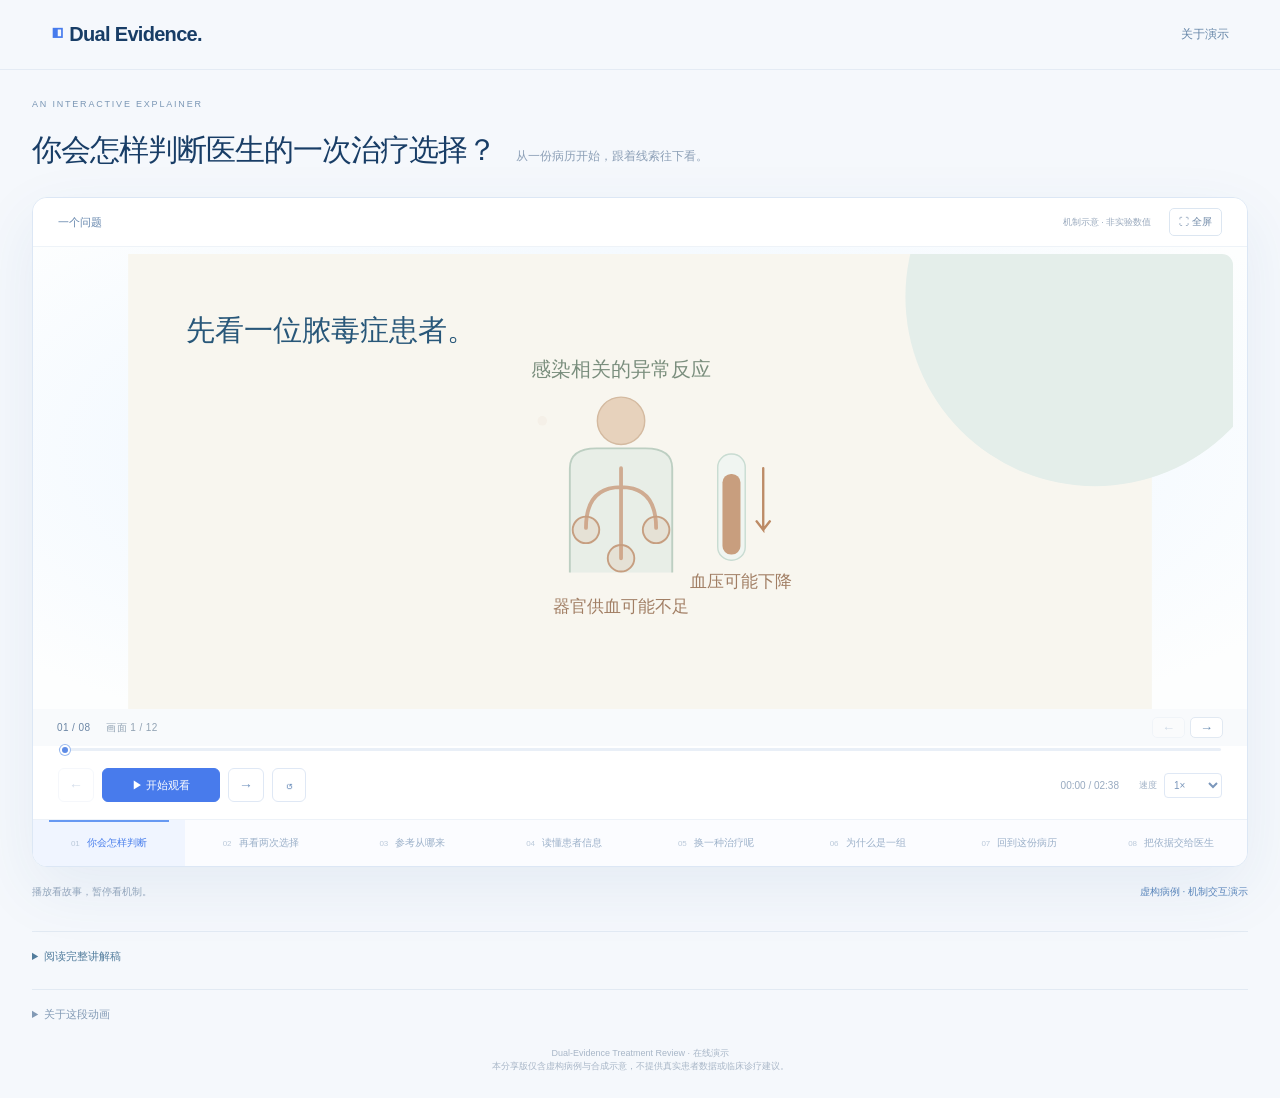
==== index.html @ b8f43f41 "Publish interactive treatment-review demo" ====
<!doctype html>
<html lang="zh-CN"><head><meta charset="utf-8"><meta name="viewport" content="width=device-width,initial-scale=1"><meta name="description" content="从一次医生的治疗选择出发，跟随病历中的线索理解双视角复盘。"><title>你会怎样判断这次治疗选择？— Dual Evidence</title><link rel="stylesheet" href="mechanism.css"><link rel="stylesheet" href="motion-design.css"><link rel="stylesheet" href="story-opening.css"><link rel="stylesheet" href="narration.css?v=casemotion20261106"><link rel="stylesheet" href="intro-storyboard.css?v=casemotion20261106"><link rel="stylesheet" href="crowd-frequency.css?v=casemotion20261106"><script defer src="crowd-frequency.js?v=casemotion20261106"></script><script defer src="motion-design.js?v=casemotion20261106"></script><link rel="stylesheet" href="dose-primer.css?v=casemotion20261106"><script defer src="dose-primer.js?v=casemotion20261106"></script><script defer src="intro-storyboard.js?v=casemotion20261106"></script><script defer src="story-opening.js?v=casemotion20261106"></script><script defer src="narration.js?v=casemotion20261106"></script><script defer src="cue-flow.js?v=casemotion20261106"></script><link rel="stylesheet" href="mechanism-story.css?v=casemotion20261106"><script defer src="mechanism-story.js?v=casemotion20261106"></script><script defer src="mechanism.js?v=casemotion20261106"></script></head>
<body>
<header class="mg-header"><a href="index.html" class="brand"><span>◧</span> Dual Evidence.</a><a href="#about">关于演示</a></header>
<main>
<div class="page-intro"><p>AN INTERACTIVE EXPLAINER</p><h1>你会怎样判断医生的一次治疗选择？</h1><span>从一份病历开始，跟着线索往下看。</span></div>
<section id="film" class="film" tabindex="0" aria-label="可交互算法机制动画">
<div class="film-top"><span id="act-label">THE QUESTION / 一个问题</span><div><span class="schematic">机制示意 · 非实验数值</span><button id="fullscreen" aria-label="切换全屏">⛶ 全屏</button></div></div>
<div class="stage-wrap"><div class="stage" id="stage" aria-label="动画画面"></div><button id="camera" class="camera">看全图</button></div>
<div class="caption-row"><div class="narration-meta"><span id="scene-counter">01 / 08</span><span id="narration-position">讲解</span><div class="sentence-controls"><button id="sentence-prev" aria-label="上一句讲解">←</button><button id="sentence-next" aria-label="下一句讲解">→</button></div></div><p id="caption" aria-live="polite"></p></div>
<div id="story-controls" class="story-controls" hidden><span>合成情境 · 非真实病例</span><div role="group" aria-label="比较两种信息视角"><button id="frequency-only" aria-pressed="false">只看历史频率</button><button id="patient-context" aria-pressed="true">＋ 加入患者信息</button></div></div>
<div class="progress-track"><label class="sr-only" for="seek">影片进度</label><input id="seek" type="range" min="0" max="86" step="0.1" value="0"></div>
<div class="controls"><div class="play-controls"><button id="previous" aria-label="上一幕">←</button><button id="play" class="play">▶ 开始观看</button><button id="next" aria-label="下一幕">→</button><button id="restart" aria-label="从头播放">↺</button></div><span id="clock">00:00 / 01:26</span><label class="speed"><span>速度</span><select id="speed" aria-label="播放速度"><option value="0.75">0.75×</option><option value="1" selected>1×</option><option value="1.5">1.5×</option></select></label></div>
<nav id="chapters" class="chapters" aria-label="动画章节"></nav>
</section>
<div class="under-film"><span>播放看故事，暂停看机制。</span><a href="#about">虚构病例 · 机制交互演示</a></div>
<details class="notes transcript"><summary>阅读完整讲解稿</summary><div id="transcript"></div></details>
<details class="notes"><summary>关于这段动画</summary><p>脓毒症定义参考 <a href="https://www.who.int/health-topics/sepsis/" target="_blank" rel="noopener">WHO</a>，临床背景参考 <a href="https://sccm.org/survivingsepsiscampaign/guidelines-and-resources/surviving-sepsis-campaign-adult-guidelines" target="_blank" rel="noopener">Surviving Sepsis Campaign 指南</a>。是否补液、是否使用升压药及具体剂量，需结合患者情况判断。本页说明研究方法。</p><p>图形、轨迹与档位均为机制示意。一个联合 latent–Practice 模型、一个配套 GRU；不进行 latent 平均或多模型投票。点击画面中的节点查看对应定义。</p><p>历史记录动作用于训练监督；新病例的当前记录动作在参考生成后进入复盘比较。预测比较的解释限于模型支持，真实治疗效应还需要因果研究。完整的分支资格、目标细化和停止规则未在动画展开。</p><p>原创 SVG / CSS 动效，无外部素材或模型调用。键盘：左右箭头切幕，空格播放；系统减少动态效果设置会简化运动。</p></details>
</main>
<dialog id="detail" class="detail"><button id="close-detail" class="close-detail" aria-label="关闭机制说明">×</button><span id="detail-tag"></span><h2 id="detail-title"></h2><div id="detail-body"></div><button id="resume-detail" class="resume-detail">继续观看 →</button></dialog>
<footer id="about">Dual-Evidence Treatment Review · 在线演示<br>本分享版仅含虚构病例与合成示意，不提供真实患者数据或临床诊疗建议。</footer>
</body></html>
---- mechanism.css ----
:root{font-family:Inter,-apple-system,BlinkMacSystemFont,"PingFang SC","Microsoft YaHei",sans-serif;color:#183d66;background:#f5f8fc;font-synthesis:none;--blue:#467bed;--teal:#24a9a6;--orange:#ed9971;--ink:#183d66;--muted:#7b91ac}*{box-sizing:border-box}body{margin:0}a{color:inherit;text-decoration:none}button,input,select{font:inherit}button{cursor:pointer}button:focus-visible,a:focus-visible,input:focus-visible,select:focus-visible,summary:focus-visible,[tabindex]:focus-visible{outline:3px solid #ffba83;outline-offset:5px}button:disabled{opacity:.3;cursor:default}.mg-header{height:70px;display:flex;align-items:center;justify-content:space-between;padding:0 4vw;border-bottom:1px solid #e4ebf4}.brand{font-size:20px;font-weight:750;letter-spacing:-.7px}.brand span{color:var(--blue);font-size:27px;vertical-align:-2px}.mg-header>a:last-child{font-size:12px;color:#6686a8}main{max-width:1380px;padding:0 32px;margin:auto}.page-intro{padding:29px 0 25px;display:flex;align-items:baseline;gap:20px;flex-wrap:wrap}.page-intro p{font-size:9px;letter-spacing:1.8px;color:#7b97b5;flex-basis:100%;margin:0 0 -7px}.page-intro h1{font-size:30px;line-height:1.5;letter-spacing:-1px;font-weight:600;margin:0}.page-intro>span{color:#8da0b7;font-size:12px}.film{--progress:0%;background:#fff;border:1px solid #dce7f5;border-radius:15px;overflow:hidden;box-shadow:0 15px 55px #2257a511;outline:none;position:relative}.film-top{height:49px;padding:0 25px;display:flex;align-items:center;justify-content:space-between;border-bottom:1px solid #eef3f8}.film-top>span{font-size:11px;font-weight:650;color:#6586ad}.film-top>div{display:flex;align-items:center;gap:18px}.schematic{font-size:9px;color:#99a9bd}.film-top button{background:none;border:1px solid #dce6f1;border-radius:5px;color:#6d87a6;padding:6px 9px;font-size:10px}.stage{background:radial-gradient(ellipse at 50% 30%,#edf5ff 0%,#f9fcff 49%,#fff 79%);position:relative;padding:7px 14px 0;min-height:260px}.stage svg{width:100%;max-height:455px;display:block;overflow:visible}.stage text{font-family:inherit}.scene-root{animation:scene-in .5s ease}.svg-label{font-size:21px;fill:#355c87;font-weight:550}.svg-overline{font-size:16px;fill:#6688ad;font-weight:600}.svg-small{font-size:15px;fill:#95a6b8}.orange-text{font-size:16px;fill:#d28d69}.statement{font-size:34px;font-weight:650;fill:#278e9d;letter-spacing:1px}.big-symbol{font-size:66px;fill:#b0c5dd;font-weight:300}.card>rect:not(.card-shadow){fill:#fff;stroke:#c9dbf6;stroke-width:1.5}.card.teal>rect:not(.card-shadow){fill:#f2fcfa;stroke:#99d5ce}.card.orange>rect:not(.card-shadow){fill:#fff8f3;stroke:#f2c6ad}.card-shadow{fill:#2f6bb40a;stroke:none}.card-title{font-size:24px;fill:#285588;font-weight:600}.card.teal .card-title{fill:#268c88}.card.orange .card-title{fill:#c07b54}.card-sub{font-size:16px;fill:#94a9bf}.connector{fill:none;stroke-width:2;stroke:#bed4f4}.connector.teal{stroke:#aadbd4}.connector.orange{stroke:#ecc7af}.arrow.blue{fill:#8fbae9}.arrow.teal{fill:#78c9bd}.arrow.orange{fill:#e1af8b}.travel circle{fill:#5a8bed;filter:drop-shadow(0 0 5px #92b6ff)}.travel.teal circle{fill:#41b9aa}.travel.orange circle{fill:#efb18a}.distribution-card>rect{fill:#fff;stroke:#d5e4f4;stroke-width:1.5;filter:drop-shadow(0 10px 15px #3668a70b)}.bar.blue{fill:#6d9eee}.bar.teal{fill:#64c6b8}.bar.orange{fill:#eaa77c}.distribution-card .bar:last-child{fill:#ecaa7c}.hotspot{cursor:pointer;outline:none}.hotspot .hot-pin circle{fill:#fff;stroke:#8eb9f3;stroke-width:1.4}.hotspot .hot-pin path{stroke:#548ce1;stroke-width:1.4;fill:none}.hotspot:hover .hot-pin circle,.hotspot:focus-visible .hot-pin circle{fill:#dcecff;stroke:#528ce6;stroke-width:2}.hotspot:hover .card-shadow{fill:#3d74b11b}.hotspot:focus-visible>rect,.hotspot:focus-visible .card>rect:not(.card-shadow){stroke:#eea56f;stroke-width:3}.is-playing .hot-pin circle{animation:hotpulse 3s ease-in-out infinite}.panel>rect{fill:#fff;stroke:#d0e1f7;stroke-width:1.5;filter:drop-shadow(0 8px 15px #356fbc0c)}.panel.teal>rect{fill:#f6fffc;stroke:#b7e6db}.panel-title{font-size:25px;font-weight:650;fill:#416a9f}.panel.teal .panel-title{fill:#279a91}.panel-caption{font-size:18px;fill:#6c8dac}.panel.teal .panel-caption{fill:#5ca797}.set-tile rect{fill:#edf2f8;stroke:#e2eaf4;stroke-width:1}.set-tile.selected rect{fill:#a5ded0;stroke:#68c0ad;stroke-width:1.2}.tile-number{font-size:18px;fill:#a3b4c7}.set-tile.selected .tile-number{fill:#287a6d;font-weight:600}.tag rect{fill:#edf4ff;stroke:#cce0fb;stroke-width:1}.tag.teal rect{fill:#e8f8f0;stroke:#b9e6d6}.tag.orange rect{fill:#fff2e9;stroke:#f1d5bf}.tag-text{font-size:13px;fill:#7b98bc}.tag.teal .tag-text{fill:#60a491}.person-head{fill:#f2c9af}.person-body{fill:#6b98e4}.doctor-body{fill:#fff;stroke:#a4bddb;stroke-width:1.5}.coat-line{fill:none;stroke:#aac5dd;stroke-width:2}.doctor-cross{fill:none;stroke:#4eb6aa;stroke-width:3}.timeline-line{stroke:#d0e0f2;stroke-width:2}.timeline-dot{fill:#8db5ed}.dose-bar{fill:#edbb91}.halo{fill:#e3edfd;stroke:#c8ddf8;stroke-dasharray:5 10}.core{fill:url(#coreGradient);stroke:#99bceb;stroke-width:1.5;filter:drop-shadow(0 10px 14px #3665a826)}.core-title{font-size:25px;fill:#fff;font-weight:600}.core-sub{font-size:16px;fill:#a8c8e7}.learning-core .core-sub{fill:#d2f0f2}.history-stack>rect{fill:#fff;stroke:#cbdcf1;stroke-width:1.5}.history-stack>rect:nth-child(1){fill:#e8f0fa}.history-stack>rect:nth-child(2){fill:#f2f7fd}.chart-axis{stroke:#d9e4f0;stroke-width:1.5;fill:none}.draw{fill:none;stroke-width:4;stroke-linejoin:round;stroke-linecap:round}.draw.blue{stroke:#5e8ce9}.draw.teal{stroke:#42baa8}.draw.orange{stroke:#e8ac84}.latent-halo{fill:#dceaff;stroke:#c1d7fa;stroke-dasharray:4 7}.latent-circle{fill:#5b8ce8;stroke:#aac8f8;stroke-width:3;filter:drop-shadow(0 0 14px #80aeef55)}.latent-z{font-size:34px;font-style:italic;fill:white}.gru-core>rect{fill:#467ded;stroke:#c6dbfb;stroke-width:1.5;filter:drop-shadow(0 12px 18px #386ac426)}.model-title{fill:#fff;font-size:38px;font-weight:700;letter-spacing:3px}.recur-arrow{stroke:#92b9ef;stroke-width:2;fill:none;stroke-dasharray:5 5}.future-chart>rect{fill:#fff;stroke:#d5e4f5;stroke-width:1.5}.rule-sheet>rect{fill:#fff;stroke:#d3e1f3;stroke-width:1.5;filter:drop-shadow(0 8px 10px #3057970c)}.sheet-line{fill:none;stroke:#d3e0ef;stroke-width:5;stroke-linecap:round}.direction-up,.direction-down{font-size:46px;fill:#82b6e7}.direction-down{fill:#86cdbb}.range-learner>rect{fill:#effaf7;stroke:#a7d9cd;stroke-width:1.5}.range-learner .card-title{font-size:24px;fill:#329d91}.range-learner .card-sub{fill:#76b4a5}.fixed-model>rect{fill:#467cea;stroke:#bfdbfe;stroke-width:2;filter:drop-shadow(0 10px 14px #3667ab22)}.fixed-model .card-title{fill:#fff}.lock rect{fill:#d7e8ff}.lock path{stroke:#d7e8ff;stroke-width:3;fill:none}.mini-reference>rect{fill:#fff;stroke:#c8def7;stroke-width:1.5}.mini-reference.teal>rect{fill:#f3fcf8;stroke:#b3e2d3}.evidence-card>rect{fill:white;stroke:#d1e2f5;stroke-width:1.5}.evidence-card.teal>rect{stroke:#bce4d8}.packet-stack>rect{fill:#fff;stroke:#c1d4ef;stroke-width:1.5}.packet-stack>rect:first-child{fill:#ebf3fc}.packet-stack .card-title{font-size:23px}.evidence-dot{fill:#84cdb5}.data-dot{fill:#8bb2ed}.caption-row{display:flex;align-items:center;justify-content:space-between;gap:20px;padding:12px 30px 25px;min-height:75px}.caption-row>span:first-child{font-size:10px;letter-spacing:1px;color:#a5b6c8;white-space:nowrap}.caption-row p{font-size:21px;line-height:1.6;color:#395c84;font-weight:500;margin:0;text-align:center;flex:1;letter-spacing:-.3px}.click-hint{font-size:9px;color:#97aec7;display:flex;align-items:center;gap:6px;white-space:nowrap}.click-hint i{width:6px;height:6px;background:#88b5f0;border-radius:50%;box-shadow:0 0 0 3px #edf5ff}.progress-track{padding:0 26px;line-height:0}.progress-track input{appearance:none;width:100%;margin:0;height:3px;cursor:pointer;border-radius:4px;background:linear-gradient(to right,#5d8be6 var(--progress),#e9eff7 var(--progress))}.progress-track input::-webkit-slider-thumb{appearance:none;width:10px;height:10px;border-radius:50%;background:#5d8be6;border:2px solid white;box-shadow:0 0 0 1px #9dbbee}.progress-track input::-moz-range-thumb{width:8px;height:8px;border-radius:50%;background:#5d8be6;border:2px solid white}.controls{display:flex;align-items:center;gap:20px;padding:17px 25px}.play-controls{display:flex;align-items:center;gap:8px}.controls button{border:1px solid #dfe8f5;border-radius:6px;background:#fff;color:#7495bf;padding:0 10px;height:34px;min-width:34px;font-size:14px}.controls button:hover{background:#f3f7fd}.controls .play{padding:0 21px;background:#487bec;border-color:#487bec;color:#fff;font-size:11px;font-weight:600;min-width:118px}.controls .play:hover{background:#376bd9}#clock{margin-left:auto;font-size:10px;color:#98aac0;font-variant-numeric:tabular-nums;white-space:nowrap}.speed{font-size:9px;color:#a0b1c6;display:flex;align-items:center;gap:7px}.speed select{font-size:10px;color:#7b97bb;border:1px solid #dfe8f5;background:white;border-radius:4px;padding:5px}.chapters{display:grid;grid-template-columns:repeat(8,1fr);border-top:1px solid #edf2f8;background:#fbfcff}.chapters button{padding:16px 9px;border:0;background:transparent;color:#9bb0c9;font-size:10px;position:relative;white-space:nowrap}.chapters button>span{font-size:8px;margin-right:7px;color:#bac9da}.chapters button[aria-pressed=true]{color:#487eec;background:#f0f5ff}.chapters button[aria-pressed=true]:before{content:"";position:absolute;top:0;left:16px;right:16px;background:#6799f2;height:2px}.chapters button:hover{background:#f3f7fd}.under-film{display:flex;align-items:center;justify-content:space-between;padding:18px 0;font-size:10px;color:#96a8bd}.under-film a{color:#5d88bd}.notes{margin:14px 0 25px;border-top:1px solid #e2eaf3;padding-top:17px}.notes summary{cursor:pointer;font-size:11px;color:#829ab5}.notes p{font-size:11px;color:#93a4b9;line-height:1.9;max-width:1000px}.detail{border:1px solid #d4e3f5;padding:35px;max-width:580px;width:calc(100% - 36px);border-radius:19px;color:#35577f;box-shadow:0 30px 100px #16386b33;max-height:85vh;overflow:auto}.detail::backdrop{background:#17396944;backdrop-filter:blur(7px)}.detail>span{font-size:10px;letter-spacing:1.8px;color:#84a3c5}.detail h2{font-size:23px;line-height:1.5;font-weight:550;margin:13px 0 22px;letter-spacing:-.5px}.detail p{font-size:13px;line-height:1.95;color:#718ba7;margin:13px 0}.close-detail{position:absolute;top:14px;right:15px;border:0;background:none;color:#a4b5c8;font-size:25px;width:30px;height:30px}.formula{font-size:16px;line-height:1.9;padding:17px 20px;background:#f0f6ff;border-left:2px solid #8bb2ed;border-radius:5px;color:#5d83b6;margin:17px 0}.detail-pair{display:grid;grid-template-columns:1fr 1fr;gap:13px;margin:22px 0}.detail-pair>span{background:#f4f8fd;padding:17px;border-radius:9px;color:#92a7be;font-size:11px;line-height:1.8}.detail-pair b{color:#6186b0;font-size:14px;font-weight:550}.resume-detail{margin-top:15px;border:0;background:#497cec;border-radius:6px;padding:12px 18px;color:white;font-size:12px}.detail-link{font-size:12px;color:#5388d9;display:inline-block;margin-top:14px}footer{font-size:9px;color:#a8b6c7;text-align:center;padding:0 0 25px}.sr-only{position:absolute;width:1px;height:1px;margin:-1px;overflow:hidden;clip:rect(0,0,0,0);white-space:nowrap;border:0}.film:fullscreen{width:100vw;height:100vh;border-radius:0;display:flex;flex-direction:column}.film:fullscreen .stage{flex:1;min-height:150px;display:flex;align-items:center;justify-content:center}.film:fullscreen .stage svg{max-height:67vh}.film:fullscreen .caption-row{min-height:70px}.theater .film{position:fixed;inset:0;z-index:10;border-radius:0;overflow:auto}.theater{overflow:hidden}.theater .stage svg{max-height:60vh}@keyframes hotpulse{50%{stroke:#487df0;filter:drop-shadow(0 0 5px #8bbcff)}}@keyframes scene-in{from{opacity:.4;transform:translateY(6px)}to{opacity:1;transform:translateY(0)}}
@media(min-width:601px) and (max-height:850px){.stage svg{max-height:385px}.film:fullscreen .stage svg{max-height:58vh}.caption-row{padding:8px 25px 19px;min-height:64px}.controls{padding:14px 25px}.film:fullscreen .stage{min-height:200px}}
@media(max-width:900px){main{padding:0 20px}.page-intro h1{font-size:26px}.page-intro>span{font-size:11px}.caption-row p{font-size:17px}.click-hint{font-size:8px}.chapters button{font-size:9px;padding:15px 4px}.chapters button>span{display:none}.stage{padding:4px 0}.detail h2{font-size:21px}}
@media(max-width:600px){.mg-header{height:58px;padding:0 18px}.brand{font-size:17px}.brand span{font-size:22px}.mg-header>a:last-child{font-size:10px}main{padding:0 12px}.page-intro{padding:25px 4px 20px;gap:12px}.page-intro h1{font-size:25px}.page-intro p{font-size:8px;margin-bottom:-4px}.page-intro>span{display:none}.film{border-radius:11px}.film-top{height:42px;padding:0 14px}.film-top>span{font-size:10px}.film-top>div{gap:8px}.schematic{font-size:7px}.film-top button{font-size:8px;padding:5px 7px}.stage{overflow-x:auto;min-height:270px;padding:18px 12px 8px;scrollbar-color:#9ebced #f1f6fd}.stage svg{min-width:720px;width:720px;height:320px;max-height:none}.caption-row{display:grid;grid-template-columns:1fr auto;gap:8px;padding:12px 17px 20px;min-height:95px}.caption-row>span:first-child{font-size:8px}.caption-row p{grid-column:1/-1;grid-row:2;font-size:17px;text-align:left;line-height:1.7;letter-spacing:0}.click-hint{grid-column:2;grid-row:1;font-size:8px}.click-hint:before{content:"左右滑动画面 · ";font-size:8px}.progress-track{padding:0 17px}.controls{padding:15px 13px;gap:9px;flex-wrap:wrap}.play-controls{gap:5px}.controls button{min-width:28px;padding:0 7px;height:32px;font-size:12px}.controls .play{min-width:93px;padding:0 10px;font-size:10px}.controls #restart{display:none}#clock{font-size:8px;margin-left:auto}.speed{gap:0}.speed>span{display:none}.speed select{font-size:8px;padding:5px 3px}.chapters{grid-template-columns:repeat(4,1fr)}.chapters button{font-size:9px;padding:12px 7px;border-top:1px solid #edf2f8}.under-film{font-size:9px;gap:15px;line-height:1.8;align-items:flex-start}.notes p{font-size:10px}.detail{padding:29px 22px}.detail h2{font-size:20px}.detail p{font-size:12px}.formula{font-size:13px;padding:13px}.detail-pair{gap:9px}.detail-pair>span{padding:12px;font-size:10px}.detail-pair b{font-size:12px}.film:fullscreen .stage{display:block;flex:initial;min-height:0}.film:fullscreen .stage svg{max-height:none}.theater .stage svg{max-height:none}footer{font-size:8px}}
.stage-wrap{position:relative}.camera{display:none}.film:fullscreen .stage-wrap{flex:1;display:flex;align-items:center}.film:fullscreen .stage{width:100%}
@media(max-width:600px){.stage{padding:10px 0 23px;min-height:270px;overflow:hidden}.stage svg{width:100%;min-width:0;height:285px}.camera{display:block;position:absolute;bottom:1px;right:16px;padding:4px 9px;border:1px solid #dbe6f4;border-radius:4px;background:#ffffffdb;color:#8ea7c3;font-size:8px}.click-hint:before{content:none}.film:fullscreen .stage-wrap{display:block;flex:initial}.film:fullscreen .stage svg{height:285px}}
.comparison-mark circle{fill:#fff7ef;stroke:#efcaac;stroke-width:1.5}.compare-text{font-size:13px;fill:#c19674}
@media(prefers-reduced-motion:reduce){*{animation:none!important;scroll-behavior:auto!important}.travel{display:none}}
---- motion-design.css ----
/* Depth, material and original medical illustration accents. */
.stage{background:radial-gradient(ellipse at 48% 44%,#e7f3ff 0%,#f3f9ff 46%,#fdfefe 88%)}
.mg-layer,.mg-environment,.mg-foreground{pointer-events:none}
.mg-ground{fill:#7198cb0d}.mg-floor{stroke:#dce9f5;stroke-width:1;fill:none}.mg-atmosphere{fill:#dceeff;opacity:.25}.mg-frame{stroke:#b8d3ee;stroke-width:2;fill:none;opacity:.55}
.mg-orbit{fill:none;stroke:#b4d0f1;stroke-width:1.4;stroke-dasharray:55 12 4 12;opacity:.7}.mg-orbit.teal{stroke:#afdcd7}.mg-dot.blue{fill:#6796ed}.mg-dot.teal{fill:#4dbbad}.mg-dot.orange{fill:#eba774}
.mg-sheet rect{fill:#fff;stroke:#82aae7;stroke-width:1.6;filter:drop-shadow(0 3px 4px #3463a820)}.mg-sheet path{stroke:#a0bee8;stroke-width:2;fill:none;stroke-linecap:round}.mg-sheet circle{fill:#6696e4}.mg-sheet.teal rect{stroke:#6ec7b8}.mg-sheet.teal path{stroke:#91d5c9}.mg-sheet.teal circle{fill:#55b8a6}
.mg-icon>circle:first-child{fill:#fff;stroke:#b1cdee;stroke-width:1.5;filter:drop-shadow(0 5px 5px #315c9a0d)}.mg-icon>path,.mg-icon>circle:not(:first-child){fill:none;stroke:#73a1e7;stroke-width:2;stroke-linecap:round;stroke-linejoin:round}.mg-icon.teal>circle:first-child{stroke:#b0ded4}.mg-icon.teal>path,.mg-icon.teal>circle:not(:first-child){stroke:#54b8a8}
.mg-pulse{fill:none;stroke:#8ab2ee;stroke-width:2}.mg-pulse.teal{stroke:#65c8b8}.mg-pulse.orange{stroke:#efb089}.mg-support-bracket{fill:none;stroke:#47b49b;stroke-width:2.5;stroke-linecap:round}.mg-grid path{fill:none;stroke:#b7cfe5;stroke-width:.7;opacity:.27}
.mg-lens-glass{fill:#f4fbffe8;stroke:#6696e8;stroke-width:7;filter:drop-shadow(0 7px 8px #294f9d20)}.mg-lens-rim{fill:none;stroke:#c2d9ff;stroke-width:2}.mg-lens-handle{stroke:#4c7ed2;stroke-width:14;stroke-linecap:round}.mg-lens-shine{fill:none;stroke:white;stroke-width:5;stroke-linecap:round}.mg-lens-shadow{fill:#3a69a312}.mg-rare-bar{fill:#efa875;stroke:#df9269;stroke-width:1.5}
.mg-feedback{stroke:#a5c2e4;stroke-width:1.5;stroke-dasharray:5 6;fill:none;opacity:.6}.mg-scan{stroke:#9bbde8;stroke-width:1.5;stroke-dasharray:4 4}.mg-scan-light{fill:#aacffc18}
.mg-param rect{fill:#eaf2fd;stroke:#b7d0ef;stroke-width:1.3}.mg-param text{font-size:22px;text-anchor:middle;fill:#8faed0;font-style:italic}.mg-param.active rect{fill:#6396e7;stroke:#447bd4}.mg-param.active text{fill:white}.mg-param.teal.active rect{fill:#50b9a9;stroke:#339d8d}.mg-param-link{fill:none;stroke:#95b7cd;stroke-width:2}
.mg-package-ticks{fill:none;stroke:#54bba6;stroke-width:2;stroke-linecap:round;stroke-linejoin:round}.mg-human-arc{fill:none;stroke:#a1d8ca;stroke-width:3;stroke-linecap:round}.mg-people circle{fill:#9cbce8}.mg-people path{fill:#c8daf2}
.card-shadow{fill:#376baf10}.rule-sheet>rect,.panel>rect,.mini-reference>rect,.packet-stack>rect{filter:drop-shadow(0 8px 12px #3668a711)}
.film{box-shadow:0 22px 65px #25539514}.film-top{background:#ffffffed}.stage svg{isolation:isolate}
.mg-person-shadow{fill:#4675b412}.mg-hair{fill:#355b85}.mg-face{stroke:#b47f63;stroke-width:1.5;stroke-linecap:round;fill:none}.mg-patient-seam{fill:none;stroke:#5787cf;stroke-width:2}.mg-collar{fill:none;stroke:#b7d2fb;stroke-width:2}.mg-pocket{fill:#a2c2f1}.mg-tablet{fill:#eff6ff;stroke:#91b5e0;stroke-width:1.5}.mg-doctor-arm{fill:none;stroke:#bfd2e5;stroke-width:8;stroke-linecap:round}
---- story-opening.css ----
/* Editorial medical motion graphics: warm paper, ink-blue, restrained coral.
   The same coral action token persists across both evidence views. */
.stage svg.story-svg{border-radius:10px;overflow:hidden}.story-kicker{fill:#73889a;font-size:15px;letter-spacing:1px;font-weight:600}.story-display{fill:#234e71;font-size:39px;font-weight:650;letter-spacing:-1px}.story-heading{fill:#234e71;font-size:29px;font-weight:600}.story-small{fill:#6b8293;font-size:18px}.story-word{fill:#4c84b1;font-size:72px;font-weight:650}.story-question{fill:#bc805f;font-size:43px;font-weight:500}.story-takeaway{fill:#338f85;font-size:22px;font-weight:600}
.story-action>rect{fill:#f2be9e;stroke:#d99d7b;stroke-width:1.5;filter:drop-shadow(0 11px 8px #6d8b9e1c)}.story-action>path{stroke:#fff5e9;stroke-width:6;fill:none;stroke-linecap:round}.story-action-label{fill:#8b593d;font-size:20px;font-weight:600}.story-link{fill:none;stroke:#b6c7d2;stroke-width:2;stroke-dasharray:5 5}.story-pill rect{fill:#e7eef5;stroke:#c7d7e5}.story-pill.teal rect{fill:#d8eee5;stroke:#b2d9cb}.story-pill-label{fill:#577a95;font-size:15px;font-weight:550}.story-pill.teal .story-pill-label{fill:#367e70}.story-vital rect{fill:white;stroke:#bed6cd;stroke-width:2}.story-vital path{fill:none;stroke:#5aab97;stroke-width:3;stroke-linejoin:round}
.story-case-bg{fill:#fffefa;stroke:#cedcde;stroke-width:1.2;filter:drop-shadow(0 8px 9px #46637d0b)}.case-common .story-case-bg{fill:#fffcf8}.story-case-title{font-size:21px;fill:#315d7c;font-weight:600}.story-axis-label{fill:#718b9e;font-size:14px}.story-baseline{stroke:#d5e0e9;stroke-width:1.5}.story-range{fill:#bce2d2;stroke:#8bc4ad;stroke-width:1.2}.story-scale{stroke:#b8c6cf;stroke-width:2}.story-tick{fill:#7792a7}.story-level{fill:#8da1b0;font-size:13px}.story-marker circle{fill:#e6a07d;stroke:#fff8ef;stroke-width:3}.story-marker path{fill:#d8926e}.story-marker-label{fill:#b37755;font-size:13px;font-weight:600}.story-case-outcome{fill:#397b6a;font-size:20px;font-weight:600}.case-common .story-case-outcome{fill:#a5704e}.story-case-reason{fill:#6e8798;font-size:14px}.story-bottom{fill:#416b87;font-size:19px;font-weight:550}
.story-frequency-only{display:none}.frequency-only .story-with-patient{visibility:hidden}.frequency-only .story-frequency-only{display:inline}.story-hidden-line{stroke:#d8e2e7;stroke-width:2;stroke-dasharray:6 7}.story-hidden-label{fill:#91a0aa;font-size:17px}
.story-legend{fill:#78909b;font-size:13px}.story-flight{pointer-events:none}.story-flight rect{fill:#e6a07d;stroke:white;stroke-width:2;filter:drop-shadow(0 3px 5px #b7774b35)}
.story-controls{display:flex;justify-content:space-between;align-items:center;margin:-7px 30px 20px;gap:14px}.story-controls[hidden]{display:none}.story-controls>span{font-size:10px;color:#8a9ba9}.story-controls>div{display:flex;background:#f0f4f7;padding:3px;border-radius:8px;gap:3px}.story-controls button{font-size:11px;border:0;padding:9px 14px;border-radius:6px;color:#72889b;background:transparent}.story-controls button[aria-pressed=true]{background:#fff;color:#377d76;box-shadow:0 2px 5px #35557312}.story-controls button:hover{background:#e3efed}
@media(max-width:600px){.story-controls{margin:-5px 16px 18px;flex-direction:column;align-items:flex-start;gap:9px}.story-controls>div{width:100%}.story-controls button{flex:1;font-size:10px;padding:10px 6px}.story-controls>span{font-size:8px}.story-svg{border-radius:0}}
@media(max-width:600px){.stage.story-cases svg{height:auto;aspect-ratio:540/850;max-height:none}.stage.story-cases{padding-bottom:0}.story-cases .story-heading{font-size:22px}.story-cases .story-bottom{font-size:17px}.story-cases+.camera{display:none}.story-cases .story-legend{display:none}}
---- narration.css ----
.caption-row{display:block;padding:15px 32px 23px;min-height:125px;border-top:1px solid #edf1f5;background:#fff}.narration-meta{display:flex;align-items:center;gap:16px;margin-bottom:10px;color:#92a3b4;font-size:10px;letter-spacing:.4px}.narration-meta>span:first-child{color:#6b86a5}.sentence-controls{display:flex;gap:5px;margin-left:auto}.sentence-controls button{border:1px solid #e1e9f2;background:white;border-radius:5px;color:#6f91b5;font-size:13px;padding:2px 9px}.sentence-controls button:hover{background:#edf5fc}.caption-row p{text-align:left;font-size:19px;line-height:1.85;max-width:1050px;margin:0 auto;font-weight:450;letter-spacing:0;color:#365771}.transcript h3{font-size:14px;font-weight:600;color:#50728f;margin:25px 0 10px}.transcript p{font-size:13px;max-width:900px;color:#698198}.transcript summary{color:#527d9d}
@media(max-width:600px){.caption-row{display:block;padding:15px 19px 21px;min-height:150px}.caption-row p{font-size:16px;line-height:1.9}.narration-meta{font-size:9px;gap:12px}.sentence-controls button{padding:3px 10px}.transcript p{font-size:12px}.transcript h3{font-size:13px}}
@media(min-width:601px) and (max-height:850px){.stage svg{max-height:340px}.caption-row{padding:12px 27px 18px;min-height:116px}.caption-row p{font-size:18px}}
/* Short opening captions are embedded in the SVG composition. Full explanation
   remains in the transcript and accessible live region, without a duplicate box. */
.inline-story .caption-row{min-height:0;padding:8px 24px;border-top:0;background:#f8fafc}
.inline-story .narration-meta{margin:0}
.inline-story #caption{position:absolute;width:1px;height:1px;overflow:hidden;clip-path:inset(50%);white-space:nowrap;padding:0;margin:-1px}
.inline-story .story-controls{margin:8px 24px 12px}
.cue-focus{fill:none;stroke:#60a995;stroke-width:2;pointer-events:none}
.timeline-dot.cue-record-active{fill:#e2a17c;stroke:#fff;stroke-width:2}
@media(max-width:600px){.inline-story .caption-row{padding:7px 16px}.inline-story .intro-stage .ib-title,.inline-story .story-cases .story-heading{font-size:23px}.inline-story .story-controls{margin:8px 16px 12px}}
---- intro-storyboard.css ----
.stage svg.intro-board{overflow:hidden;border-radius:11px}.ib-title{fill:#285779;font-size:31px;font-weight:650}.ib-label{font-size:21px;fill:#446c85}.ib-small{font-size:15px;fill:#6d899c}.ib-record{fill:#fffdfa;stroke:#c8d9e3;stroke-width:1.4}.ib-lines{stroke:#d0dde7;stroke-width:3;stroke-linecap:round;fill:none}.ib-treatment{fill:#c49272}.ib-axis{fill:none;stroke:#b9ccd7;stroke-width:2}.ib-bar{fill:#6f9dbf}.ib-callout{font-size:17px;fill:#728c9b}.ib-bridge path{fill:none;stroke:#97b7c6;stroke-width:2}.ib-model{fill:#4c83b1;stroke:#a9c9df;stroke-width:2}.ib-model-title{font-size:38px;fill:white;font-weight:650}.ib-model-sub{font-size:22px;fill:#e2eef5}.ib-draw{fill:none;stroke:#5ca992;stroke-width:3;stroke-linecap:round;stroke-linejoin:round}.ib-model~.ib-draw{stroke:#cde5ed}.ib-choice{fill:#f3f8fc;stroke:#b9cfdf;stroke-width:1.5}.ib-correct{fill:#fbf0e8;stroke:#dbb99f;stroke-width:1.5}.ib-question{font-size:28px;fill:#48718b}.ib-not-equal{font-size:38px;fill:#bd8b67}.ib-shadow{fill:#cbded944}.ib-state-card,.ib-response-card{fill:#fffdfa;stroke:#c2d8d3;stroke-width:1.5}.ib-active .ib-state-card{stroke:#69ad99;stroke-width:2.5}.ib-clinical{fill:#eff8f2;stroke:#b2d4c1;stroke-width:1.5}.ib-reference-title{font-size:30px;font-weight:600;fill:#44758c}.ib-range{fill:#b7dcca;stroke:#77b69e}.ib-point{fill:#6b9c90}.ib-beats{pointer-events:none}
.ib-action-arrow{fill:none;stroke:#c49272;stroke-width:3;stroke-linecap:round}.ib-pause{font-size:24px;fill:#9b7155;font-weight:600}
.ib-file-page{fill:#fffdfa;stroke:#d9e2e0;stroke-width:1.4}.ib-file-spine{fill:none;stroke:#e1e9e6;stroke-width:3}.ib-state-card,.ib-response-card{fill:#f7fbf9}
.ib-thread-halo{fill:#f2dfcb;opacity:.6}.ib-thread-label{text-anchor:middle;font-size:13px;fill:#aa7958}
@media(max-width:600px){.stage.intro-stage svg{height:auto;aspect-ratio:540/740;max-height:none}.stage.intro-stage{padding-bottom:0}.intro-stage .ib-title{font-size:25px}.intro-stage+.camera{display:none}}
.ib-case-name{font-size:28px;font-weight:650;fill:#355f70}.ib-case-value{font-size:26px;font-weight:600;fill:#9b7155}.ib-case-detail{font-size:18px;fill:#446c85}
---- crowd-frequency.css ----
.cf-people{fill:#6893ae}.cf-lane{fill:#dce8ed;opacity:.52}.cf-note,.cf-level,.cf-caption,.cf-small{text-anchor:middle;fill:#587b91;font-size:18px}.cf-level{font-size:20px}.cf-caption{font-size:17px}.cf-small{font-size:13px;fill:#8196a2}.cf-focus{fill:none;stroke:#ca956d;stroke-width:2;stroke-dasharray:5 5}.cf-current{fill:#d69466;stroke:#fffaf3;stroke-width:2}.cf-arrow{stroke:#c58d63;stroke-width:2;fill:none}.cf-current-label{fill:#b47c54;font-size:17px;text-anchor:middle}.cf-question{fill:#ab805f;font-size:24px;text-anchor:middle}.cf-strike{stroke:#c08a66;stroke-width:2;fill:none}.cf-stop{fill:#386e83;font-size:19px;text-anchor:middle}
---- dose-primer.css ----
.dp-card{fill:#fffefa;stroke:#ccdcd4;stroke-width:1.5}.dp-name{font-size:22px;fill:#68857d;text-anchor:middle}.dp-number{font-size:39px;font-weight:650;fill:#315d6a;text-anchor:middle}.dp-vessel{fill:#f0f5f1;stroke:#c9dcd2;stroke-width:1.5}.dp-water{fill:#90bdb1}.dp-zero,.dp-axis{stroke:#88ab9e;stroke-width:2.5;fill:none;stroke-linecap:round}.dp-axis-label{font-size:20px;fill:#5c8377;text-anchor:middle}.dp-explain{font-size:22px;fill:#355d6b}.dp-note{font-size:15px;fill:#81978c}
@media(max-width:600px){.stage.primer-stage svg{aspect-ratio:540/520}.dp-name{font-size:28px}.dp-number{font-size:46px}.dp-axis-label{font-size:21px}.dp-note{font-size:16px}}
.dp-treatment-icon{fill:none;stroke:#739f92;stroke-width:3;stroke-linecap:round;stroke-linejoin:round}.dp-context-title{font-size:29px;fill:#355f70;font-weight:600}.dp-context-sub{font-size:23px;fill:#6a887d}.dp-patient{fill:#e4eee7;stroke:#bad2c2;stroke-width:2}.dp-patient-label{font-size:21px;fill:#6b8a7d;text-anchor:middle}.dp-context-question{font-size:26px;fill:#466d79}
@media(max-width:600px){.dp-context-title{font-size:32px}.dp-context-sub{font-size:23px}.dp-context-question{font-size:23px}}
.dp-human-head{fill:#e7d2bc;stroke:#d4baa0;stroke-width:1.5}.dp-human-body{fill:#e8eee7;stroke:#bdcfc2;stroke-width:2}.dp-circulation{fill:none;stroke:#cfab91;stroke-width:4;stroke-linecap:round}.dp-organ{stroke:#c69e80;stroke-width:2}.dp-infection{fill:#cc9c7e}.dp-pressure{fill:#c89e7e}.dp-pressure-arrow{fill:none;stroke:#bd8b66;stroke-width:2.5;stroke-linecap:round}.dp-sepsis-label{font-size:21px;fill:#7a8e7d}.dp-organ-label,.dp-gauge-label{font-size:18px;fill:#a17e64}.dp-dose-track{fill:none;stroke:#bed0c5;stroke-width:3}.dp-dose-knob{fill:#d4aa88;stroke:#fffaf4;stroke-width:2}.dp-treatment-link{fill:none;stroke:#9fbdb0;stroke-width:2.5}
.dp-level-box{fill:#edf3ef;stroke:#c5d5cb;stroke-width:1}.dp-level-number{font-size:23px;font-weight:600;fill:#355f70;text-anchor:middle}
---- mechanism-story.css ----
.ms-paper{fill:#f7f7f0}.ms-title{fill:#285779;font-size:30px;font-weight:650}.ms-kicker{fill:#7e938f;font-size:15px}.ms-label{fill:#355e73;font-size:23px}.ms-sub{fill:#648183;font-size:18px}.ms-foot{fill:#879b98;font-size:13px}.ms-page{fill:#fffefa;stroke:#c9d8d1;stroke-width:1.5}.ms-page.back{fill:#e5ece6}.ms-dose{fill:#d8a885}.ms-trace{fill:none;stroke:#6fa795;stroke-width:4;stroke-linecap:round;stroke-linejoin:round}.ms-summary-halo{fill:#e4ede5;stroke:#c2d6cb;stroke-width:2}.ms-fragment{fill:#759fb6}.ms-output{fill:#fffefa;stroke:#c3d7cc;stroke-width:1.5}.ms-practice-bar{fill:#7eabc2}.ms-chip{fill:#edf3eb;stroke:#bed3bd;stroke-width:1}.ms-axis{stroke:#c3d0cb;stroke-width:3}.ms-level{fill:#dbe3dd;stroke:#b5c8be;stroke-width:2}.ms-level.supported{fill:#6ba78e;stroke:#48836e}.ms-band{fill:#acd5be;fill-opacity:.65;stroke:#65a388;stroke-width:2}.ms-bracket,.ms-direction{fill:none;stroke:#6c9a88;stroke-width:3;stroke-linecap:round;stroke-linejoin:round}
@media(max-width:600px){.stage.ms-stage{padding:0}.stage.ms-stage svg{height:auto;aspect-ratio:540/700;max-height:none}.mechanism-story-board .ms-title{font-size:23px}.mechanism-story-board .ms-foot{font-size:13px}.ms-stage+.camera{display:none}}
.ms-link{fill:none;stroke:#acc8ba;stroke-width:2}.ms-link-dot{fill:#6c9f91}
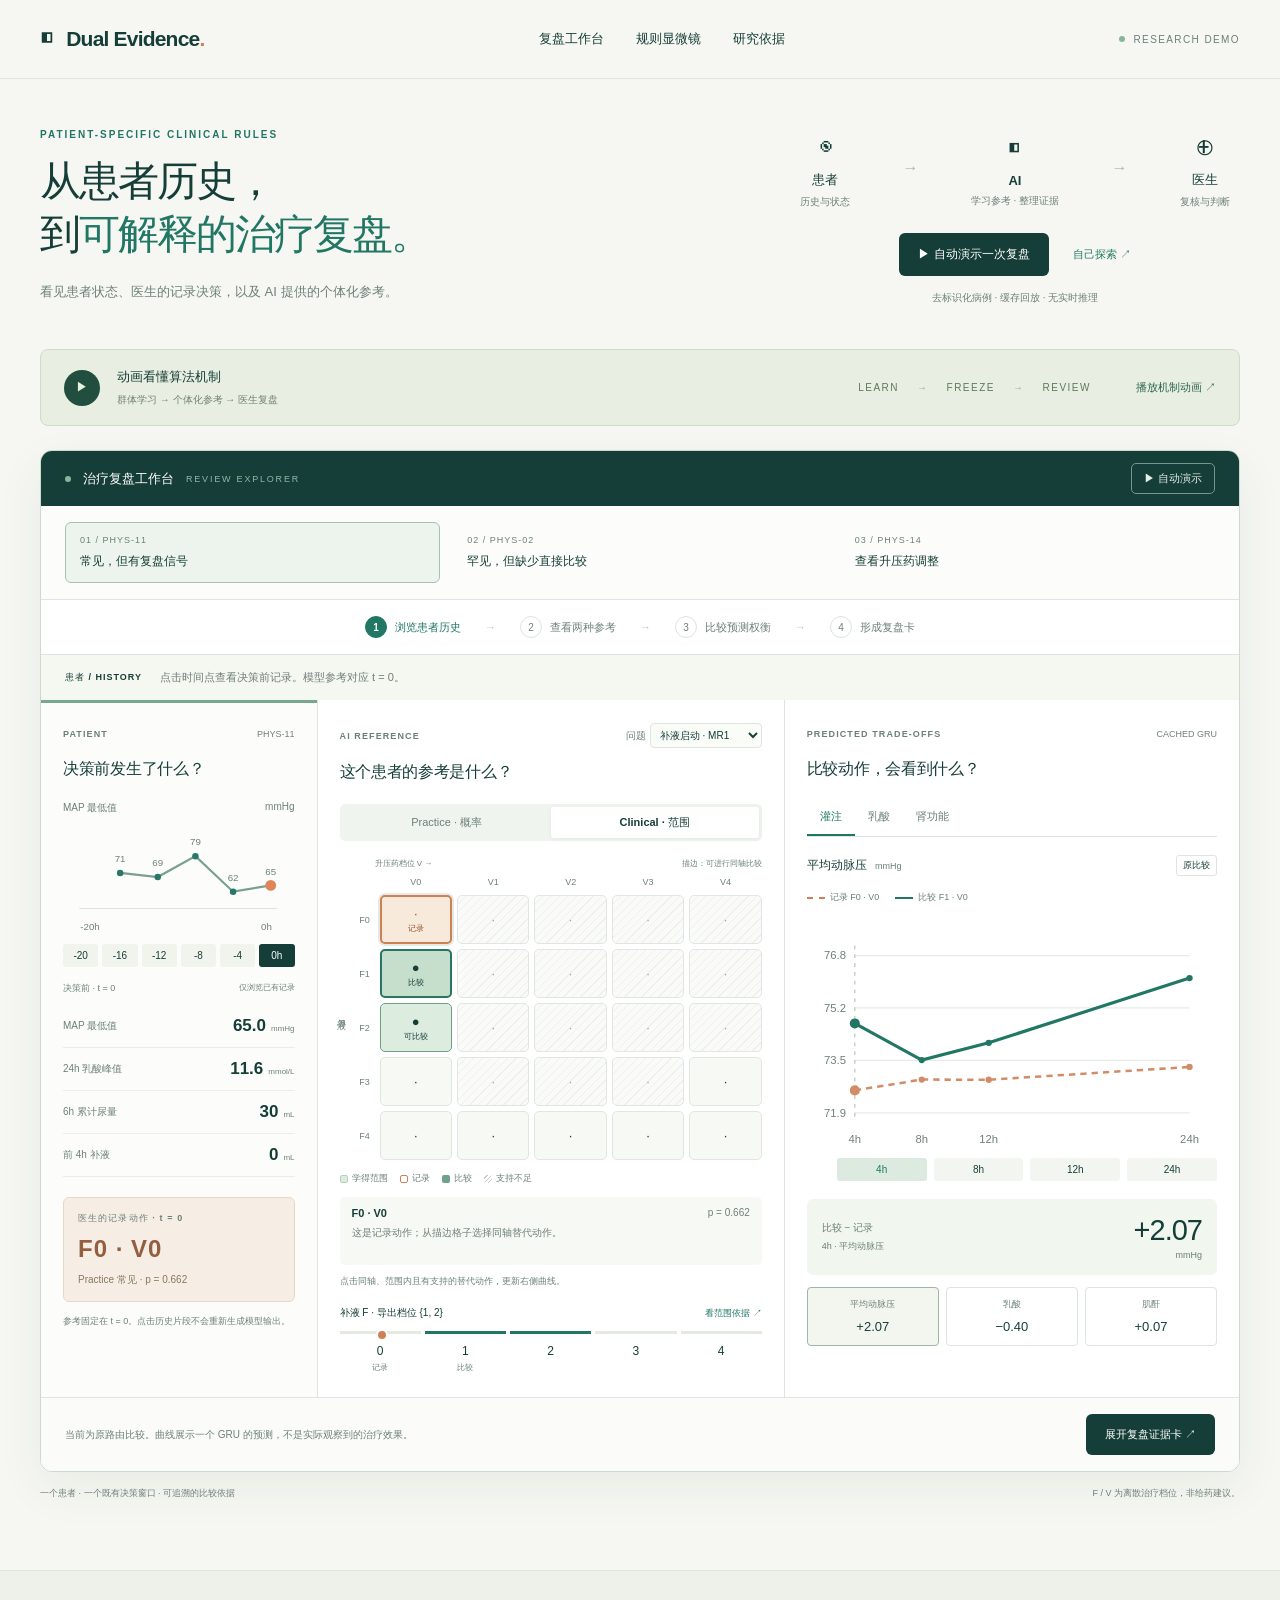
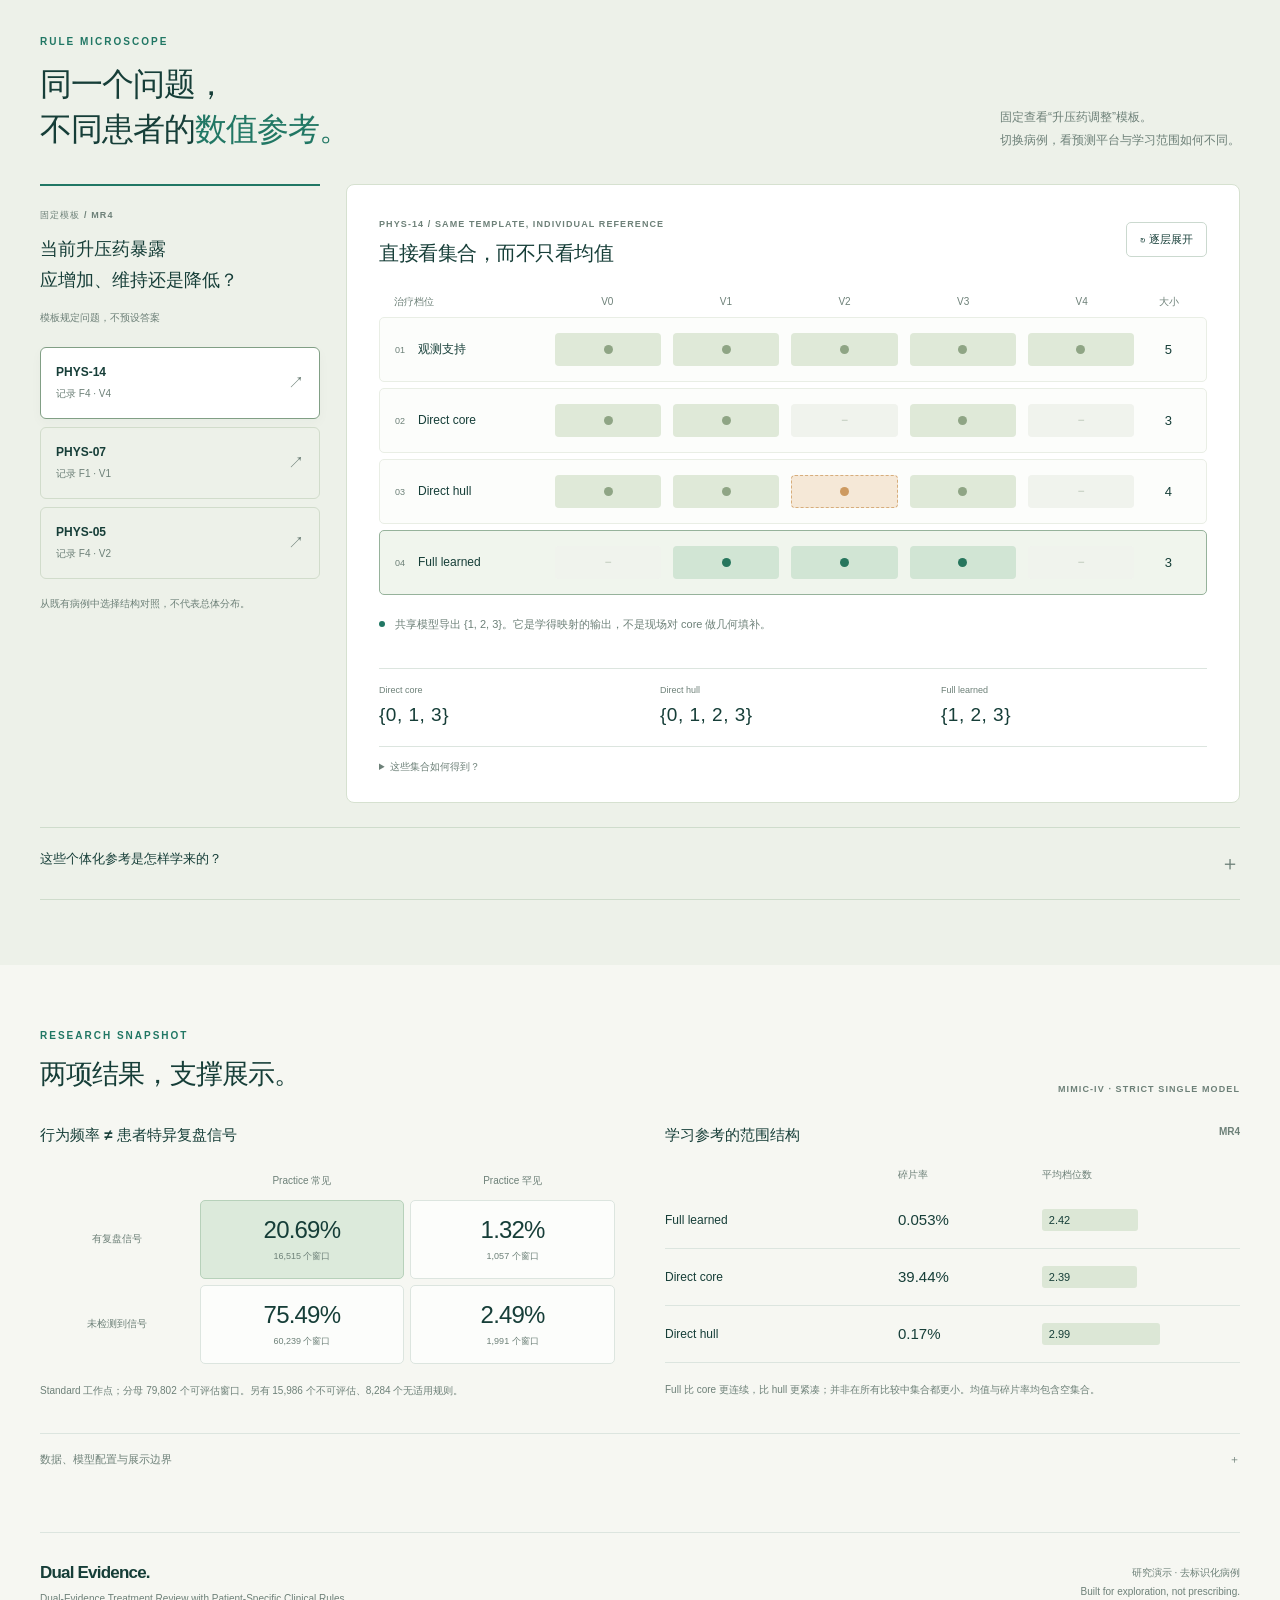
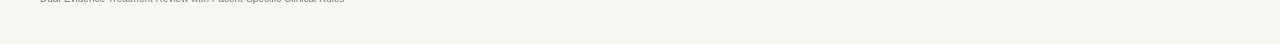
==== commit 71301d77: "Restore authorized de-identified case workbench and research views" ====
--- a/index.html
+++ b/index.html
@@ -1,22 +1,47 @@
 <!doctype html>
-<html lang="zh-CN"><head><meta charset="utf-8"><meta name="viewport" content="width=device-width,initial-scale=1"><meta name="description" content="从一次医生的治疗选择出发，跟随病历中的线索理解双视角复盘。"><title>你会怎样判断这次治疗选择？— Dual Evidence</title><link rel="stylesheet" href="mechanism.css"><link rel="stylesheet" href="motion-design.css"><link rel="stylesheet" href="story-opening.css"><link rel="stylesheet" href="narration.css?v=casemotion20261106"><link rel="stylesheet" href="intro-storyboard.css?v=casemotion20261106"><link rel="stylesheet" href="crowd-frequency.css?v=casemotion20261106"><script defer src="crowd-frequency.js?v=casemotion20261106"></script><script defer src="motion-design.js?v=casemotion20261106"></script><link rel="stylesheet" href="dose-primer.css?v=casemotion20261106"><script defer src="dose-primer.js?v=casemotion20261106"></script><script defer src="intro-storyboard.js?v=casemotion20261106"></script><script defer src="story-opening.js?v=casemotion20261106"></script><script defer src="narration.js?v=casemotion20261106"></script><script defer src="cue-flow.js?v=casemotion20261106"></script><link rel="stylesheet" href="mechanism-story.css?v=casemotion20261106"><script defer src="mechanism-story.js?v=casemotion20261106"></script><script defer src="mechanism.js?v=casemotion20261106"></script></head>
+<html lang="zh-CN">
+<head>
+<meta charset="utf-8"><meta name="viewport" content="width=device-width,initial-scale=1">
+<meta name="description" content="探索一个治疗决策：浏览患者历史、查看个体化规则、比较预测轨迹、追溯复盘证据。">
+<title>Dual Evidence — 可解释的治疗复盘</title>
+<link rel="stylesheet" href="workbench.css"><script defer src="data.js"></script><script defer src="workbench.js"></script>
+</head>
 <body>
-<header class="mg-header"><a href="index.html" class="brand"><span>◧</span> Dual Evidence.</a><a href="#about">关于演示</a></header>
-<main>
-<div class="page-intro"><p>AN INTERACTIVE EXPLAINER</p><h1>你会怎样判断医生的一次治疗选择？</h1><span>从一份病历开始，跟着线索往下看。</span></div>
-<section id="film" class="film" tabindex="0" aria-label="可交互算法机制动画">
-<div class="film-top"><span id="act-label">THE QUESTION / 一个问题</span><div><span class="schematic">机制示意 · 非实验数值</span><button id="fullscreen" aria-label="切换全屏">⛶ 全屏</button></div></div>
-<div class="stage-wrap"><div class="stage" id="stage" aria-label="动画画面"></div><button id="camera" class="camera">看全图</button></div>
-<div class="caption-row"><div class="narration-meta"><span id="scene-counter">01 / 08</span><span id="narration-position">讲解</span><div class="sentence-controls"><button id="sentence-prev" aria-label="上一句讲解">←</button><button id="sentence-next" aria-label="下一句讲解">→</button></div></div><p id="caption" aria-live="polite"></p></div>
-<div id="story-controls" class="story-controls" hidden><span>合成情境 · 非真实病例</span><div role="group" aria-label="比较两种信息视角"><button id="frequency-only" aria-pressed="false">只看历史频率</button><button id="patient-context" aria-pressed="true">＋ 加入患者信息</button></div></div>
-<div class="progress-track"><label class="sr-only" for="seek">影片进度</label><input id="seek" type="range" min="0" max="86" step="0.1" value="0"></div>
-<div class="controls"><div class="play-controls"><button id="previous" aria-label="上一幕">←</button><button id="play" class="play">▶ 开始观看</button><button id="next" aria-label="下一幕">→</button><button id="restart" aria-label="从头播放">↺</button></div><span id="clock">00:00 / 01:26</span><label class="speed"><span>速度</span><select id="speed" aria-label="播放速度"><option value="0.75">0.75×</option><option value="1" selected>1×</option><option value="1.5">1.5×</option></select></label></div>
-<nav id="chapters" class="chapters" aria-label="动画章节"></nav>
+<a href="#workbench" class="skip">跳至交互演示</a>
+<header class="header"><div class="nav shell"><a class="brand" href="#top"><span class="brand-icon" aria-hidden="true">◧</span> Dual Evidence<span class="brand-dot">.</span></a><nav aria-label="主导航"><a href="#workbench">复盘工作台</a><a href="#microscope">规则显微镜</a><a href="#research">研究依据</a></nav><span class="local"><i></i> RESEARCH DEMO</span></div></header>
+<main id="top">
+<section class="hero shell">
+ <div><p class="eyebrow">PATIENT-SPECIFIC CLINICAL RULES</p><h1>从患者历史，<br>到<span>可解释的治疗复盘。</span></h1><p class="hero-sub">看见患者状态、医生的记录决策，以及 AI 提供的个体化参考。</p></div>
+ <div class="hero-right"><div class="role-path"><div><span class="role-symbol">◉</span><b>患者</b><small>历史与状态</small></div><span>→</span><div><span class="role-symbol">◧</span><b>AI</b><small>学习参考 · 整理证据</small></div><span>→</span><div><span class="role-symbol">⊕</span><b>医生</b><small>复核与判断</small></div></div><div class="hero-actions"><button class="primary" id="hero-play">▶ 自动演示一次复盘</button><a href="#workbench" class="text-link">自己探索 ↗</a></div><p class="small-muted">去标识化病例 · 缓存回放 · 无实时推理</p></div>
 </section>
-<div class="under-film"><span>播放看故事，暂停看机制。</span><a href="#about">虚构病例 · 机制交互演示</a></div>
-<details class="notes transcript"><summary>阅读完整讲解稿</summary><div id="transcript"></div></details>
-<details class="notes"><summary>关于这段动画</summary><p>脓毒症定义参考 <a href="https://www.who.int/health-topics/sepsis/" target="_blank" rel="noopener">WHO</a>，临床背景参考 <a href="https://sccm.org/survivingsepsiscampaign/guidelines-and-resources/surviving-sepsis-campaign-adult-guidelines" target="_blank" rel="noopener">Surviving Sepsis Campaign 指南</a>。是否补液、是否使用升压药及具体剂量，需结合患者情况判断。本页说明研究方法。</p><p>图形、轨迹与档位均为机制示意。一个联合 latent–Practice 模型、一个配套 GRU；不进行 latent 平均或多模型投票。点击画面中的节点查看对应定义。</p><p>历史记录动作用于训练监督；新病例的当前记录动作在参考生成后进入复盘比较。预测比较的解释限于模型支持，真实治疗效应还需要因果研究。完整的分支资格、目标细化和停止规则未在动画展开。</p><p>原创 SVG / CSS 动效，无外部素材或模型调用。键盘：左右箭头切幕，空格播放；系统减少动态效果设置会简化运动。</p></details>
+
+<a href="mechanism.html" class="shell mechanism-link"><span class="mechanism-play">▶</span><span><b>动画看懂算法机制</b><small>群体学习 → 个体化参考 → 医生复盘</small></span><span class="mechanism-stages">LEARN <i>→</i> FREEZE <i>→</i> REVIEW</span><span class="mechanism-open">播放机制动画 ↗</span></a>
+<section id="workbench" class="shell workbench-section">
+ <div class="workbench">
+  <div class="wb-top"><div><span class="live-dot"></span><strong>治疗复盘工作台</strong><span class="wb-top-sub">REVIEW EXPLORER</span></div><button id="tour-play" class="tour-play">▶ 自动演示</button></div>
+  <div class="case-switch" role="group" aria-label="选择病例"><button data-case="PHYS-11" aria-pressed="true"><span>01 / PHYS-11</span><b>常见，但有复盘信号</b></button><button data-case="PHYS-02" aria-pressed="false"><span>02 / PHYS-02</span><b>罕见，但缺少直接比较</b></button><button data-case="PHYS-14" aria-pressed="false"><span>03 / PHYS-14</span><b>查看升压药调整</b></button></div>
+  <div class="stage-strip" role="group" aria-label="演示阶段"><button data-phase="0" aria-pressed="true"><i>1</i>浏览患者历史</button><span>→</span><button data-phase="1" aria-pressed="false"><i>2</i>查看两种参考</button><span>→</span><button data-phase="2" aria-pressed="false"><i>3</i>比较预测权衡</button><span>→</span><button data-phase="3" aria-pressed="false"><i>4</i>形成复盘卡</button></div>
+  <div class="guide-bar"><span id="guide-label">患者 / HISTORY</span><p id="guide-text"></p><span id="tour-progress" class="tour-progress"></span></div>
+  <div class="wb-grid">
+   <aside id="patient-panel" class="patient-panel focus-panel"><div class="panel-heading"><span class="micro">PATIENT</span><span id="case-alias"></span></div><h2>决策前发生了什么？</h2><div class="history-chart" id="history-chart"></div><div id="history-times" class="history-times" role="group" aria-label="浏览历史片段"></div><div class="history-label"><span id="history-label"></span><span>仅浏览已有记录</span></div><div id="history-values" class="history-values"></div><div class="decision-box"><span class="micro">医生的记录动作 · t = 0</span><strong id="recorded-action"></strong><span id="recorded-scope"></span></div><p class="patient-foot">参考固定在 t = 0。点击历史片段不会重新生成模型输出。</p></aside>
+   <section id="reference-panel" class="reference-panel"><div class="panel-heading"><span class="micro">AI REFERENCE</span><label class="rule-label">问题 <select id="rule-select" aria-label="选择治疗阶段规则"></select></label></div><h2>这个患者的参考是什么？</h2><div class="view-toggle" role="group" aria-label="动作空间视角"><button data-view="practice" aria-pressed="false">Practice · 概率</button><button data-view="clinical" aria-pressed="true">Clinical · 范围</button></div><div class="map-axis-top"><span>升压药档位 V →</span><span id="map-mode-label"></span></div><div class="map-wrap"><span class="map-axis-y">补液 F</span><div id="action-map" class="action-map" role="group" aria-label="25种联合治疗动作"></div></div><div class="map-legend"><span><i class="key range-key"></i>学得范围</span><span><i class="key doc-key"></i>记录</span><span><i class="key cmp-key"></i>比较</span><span><i class="key unsupported-key"></i>支持不足</span></div><div id="cell-detail" class="cell-detail" aria-live="polite"></div><p class="map-help">点击同轴、范围内且有支持的替代动作，更新右侧曲线。</p><div class="mini-range-header"><span id="range-title"></span><button id="trace-range" class="text-link">看范围依据 ↗</button></div><div id="range-axis" class="range-axis"></div></section>
+   <section id="trajectory-panel" class="trajectory-panel"><div class="panel-heading"><span class="micro">PREDICTED TRADE-OFFS</span><span class="cached-label">CACHED GRU</span></div><h2>比较动作，会看到什么？</h2><div class="endpoint-tabs" role="group" aria-label="选择预测指标"><button data-endpoint="MAP" aria-pressed="true">灌注</button><button data-endpoint="lactate" aria-pressed="false">乳酸</button><button data-endpoint="creatinine" aria-pressed="false">肾功能</button></div><div id="trajectory-content"></div><div id="tradeoff-chips" class="tradeoff-chips"></div></section>
+  </div>
+  <div class="wb-bottom"><p id="comparison-contract"></p><button id="open-packet" class="primary">展开复盘证据卡 ↗</button></div>
+  <section id="packet" class="packet" hidden aria-label="复盘证据卡"><div class="packet-heading"><div><span class="micro">REVIEW PACKET · 作者整理的解释</span><h2 id="packet-title"></h2></div><div><button id="download-packet" class="secondary">↓ 导出</button><button id="close-packet" class="icon-button" aria-label="收起复盘卡">×</button></div></div><div id="packet-content"></div><div id="evidence-source" class="evidence-source" aria-live="polite"></div></section>
+ </div>
+ <div class="demo-caption"><span>一个患者 · 一个既有决策窗口 · 可追溯的比较依据</span><span>F / V 为离散治疗档位，非给药建议。</span></div>
+</section>
+
+<section id="microscope" class="microscope-section"><div class="shell">
+ <div class="section-heading"><div><p class="eyebrow">RULE MICROSCOPE</p><h2>同一个问题，<br>不同患者的<span>数值参考。</span></h2></div><p>固定查看“升压药调整”模板。<br>切换病例，看预测平台与学习范围如何不同。</p></div>
+ <div class="microscope-layout"><div class="micro-cases"><div class="template-card"><span class="micro">固定模板 / MR4</span><h3>当前升压药暴露<br>应增加、维持还是降低？</h3><span class="template-tag">模板规定问题，不预设答案</span></div><div id="micro-cases" role="group" aria-label="选择同一模板的病例"></div><p class="micro-note">从既有病例中选择结构对照，不代表总体分布。</p></div>
+ <div class="scope-display"><div class="scope-top"><div><span class="micro" id="scope-alias"></span><h3>直接看集合，而不只看均值</h3></div><button id="scope-replay" class="secondary">↻ 逐层展开</button></div><div id="set-comparison"></div><div id="set-explanation" class="set-explanation" aria-live="polite"></div><div id="scope-summary" class="scope-summary"></div><details class="scope-details"><summary>这些集合如何得到？</summary><p>观测支持限制可用动作。Direct core 与 Direct hull 是从预测平台导出的对照；Full 来自群体训练的范围映射，再施加导出约束。它不是把当前病例的 core 简单补齐或裁剪。</p><p>此处沿升压药坐标投影以比较集合形状。直接轨迹比较仍须固定另一治疗分量并核对动作对支持；投影中的每个档位并非都能直接替换记录动作。</p></details></div></div>
+ <details id="learning" class="learning"><summary><span>这些个体化参考是怎样学来的？</span><span class="plus">＋</span></summary><div class="learning-flow"><article><small>01 / POPULATION</small><h3>历史患者</h3><div class="patient-lines" aria-hidden="true"><i>● ─ ● ─ ● ─ ●</i><i>● ─ ● ─ ●</i><i>● ─ ● ─ ● ─ ● ─ ●</i></div><p>各自的观测与治疗序列</p></article><article><small>02 / LATENT–PRACTICE</small><h3>联合表征与实践学习</h3><p>编码器、患者解码器与动作解码器，从群体数据学习共享参数。</p><span>H → z → 患者重建 / 动作分布</span></article><article><small>03 / PREDICTIVE TARGETS</small><h3>一个配套 GRU</h3><p>从历史轨迹学习动作条件预测；冻结后构造患者特异的预测监督。</p><span>状态 + 候选动作 → 预测轨迹</span></article><article><small>04 / SHARED MAPPING</small><h3>条件–范围学习</h3><p>模板规定问题，共享的条件与范围参数学习如何适配患者。</p><span>新患者 → 个体化范围</span></article></div><p class="learning-note">训练在群体上完成；新患者使用固定映射。浏览本页是缓存回放，不会现场训练模型。</p></details>
+</div></section>
+
+<section id="research" class="shell research-section"><div class="section-heading compact"><div><p class="eyebrow">RESEARCH SNAPSHOT</p><h2>两项结果，支撑展示。</h2></div><span class="micro">MIMIC-IV · STRICT SINGLE MODEL</span></div><div class="research-grid"><article><h3>行为频率 ≠ 患者特异复盘信号</h3><div id="matrix" class="matrix"></div><p id="matrix-note" class="result-note"></p></article><article><h3>学习参考的范围结构 <span class="tiny">MR4</span></h3><div id="geometry"></div><p class="result-note">Full 比 core 更连续，比 hull 更紧凑；并非在所有比较中集合都更小。均值与碎片率均包含空集合。</p></article></div><details class="provenance"><summary>数据、模型配置与展示边界 <span>＋</span></summary><p>配置：latent–Practice 32502 / GRU 32717 / range 32801。一个联合模型、一个 GRU、每条规则一个拟合；不是模型投票。病例历史来自既有去标识化记录，预测来自对应单模型缓存；未使用旧 LLM 评分。</p><p>本页未验证治疗因果效应。手动比较不重算 Priority；原路由结果只属于原比较。本页仅展示经项目方确认可公开的去标识化病例切片；PHYS 为展示别名，时间均相对决策时刻。</p></details></section>
 </main>
-<dialog id="detail" class="detail"><button id="close-detail" class="close-detail" aria-label="关闭机制说明">×</button><span id="detail-tag"></span><h2 id="detail-title"></h2><div id="detail-body"></div><button id="resume-detail" class="resume-detail">继续观看 →</button></dialog>
-<footer id="about">Dual-Evidence Treatment Review · 在线演示<br>本分享版仅含虚构病例与合成示意，不提供真实患者数据或临床诊疗建议。</footer>
+<footer class="footer shell"><div><a class="brand" href="#top">Dual Evidence.</a><p>Dual-Evidence Treatment Review with Patient-Specific Clinical Rules</p></div><span>研究演示 · 去标识化病例<br>Built for exploration, not prescribing.</span></footer>
+<div id="toast" class="toast" role="status"></div><div id="announcer" class="sr-only" aria-live="polite"></div>
 </body></html>
--- a/workbench.css
+++ b/workbench.css
@@ -0,0 +1,9 @@
+:root{--ink:#163e38;--muted:#6d8078;--green:#217764;--line:#dce5df;--paper:#f6f7f2;--orange:#cf8055;--soft:#eaf2eb;font-family:Inter,-apple-system,BlinkMacSystemFont,"PingFang SC","Microsoft YaHei",sans-serif;color:var(--ink);background:var(--paper);font-synthesis:none}
+*{box-sizing:border-box}body{margin:0}button,input,select{font:inherit}button,a,select{-webkit-tap-highlight-color:transparent}button{cursor:pointer;color:inherit}a{color:inherit;text-decoration:none}button{border:0;background:none}button:focus-visible,a:focus-visible,summary:focus-visible,select:focus-visible{outline:3px solid #e0a067;outline-offset:4px}[hidden]{display:none!important}.shell{width:min(1376px,calc(100% - 80px));margin:auto}p,h1,h2,h3{margin:0}button{transition:background .18s,border-color .18s,box-shadow .18s,transform .18s}html{scroll-behavior:smooth;scroll-padding-top:28px}.header{border-bottom:1px solid var(--line)}.nav{height:78px;display:flex;align-items:center;justify-content:space-between}.brand{font-size:21px;font-weight:750;letter-spacing:-.8px}.brand-icon{font-size:28px;vertical-align:-2px;margin-right:8px}.brand-dot{color:var(--orange)}.nav nav{display:flex;gap:32px;font-size:13px}.nav nav a:hover{color:var(--orange)}.local{font-size:10px;letter-spacing:1.4px;display:flex;align-items:center;gap:8px;color:var(--muted)}.local i,.live-dot{display:inline-block;width:6px;height:6px;background:#8ab59b;border-radius:50%}.hero{display:grid;grid-template-columns:1.2fr 1fr;gap:40px;align-items:center;padding:48px 0 44px}.eyebrow{font-size:10px;font-weight:700;letter-spacing:2px;margin-bottom:15px;color:var(--green)}h1{font-size:clamp(30px,3.2vw,47px);font-weight:650;letter-spacing:-2px;line-height:1.3}h1 span,.section-heading h2 span{color:var(--green)}.hero-sub{font-size:13px;color:var(--muted);margin-top:18px;line-height:1.8}.hero-right{max-width:450px;width:100%;justify-self:end}.role-path{display:flex;justify-content:space-between;align-items:center;padding:0 10px 24px}.role-path>div{display:grid;text-align:center;gap:6px}.role-path>span{color:#a7b7ac}.role-symbol{font-size:25px;line-height:38px}.role-path b{font-size:13px}.role-path small{font-size:10px;color:var(--muted)}.hero-actions{display:flex;align-items:center;gap:24px;justify-content:center}.primary{background:var(--ink);color:white;border-radius:6px;padding:13px 19px;font-size:12px;font-weight:600}.primary:hover{background:var(--green);transform:translateY(-1px)}.secondary{border:1px solid #cbd9cf;border-radius:5px;padding:9px 13px;font-size:11px;background:white}.secondary:hover{background:var(--soft)}.text-link{font-size:11px;color:var(--green);white-space:nowrap;padding:0}.small-muted{font-size:10px;color:var(--muted);text-align:center;margin-top:15px}.workbench-section{padding-bottom:70px}.workbench{border:1px solid #cbd9cf;border-radius:12px;overflow:hidden;background:#fff;box-shadow:0 16px 48px #183d3310}.wb-top{height:55px;background:var(--ink);color:#fff;display:flex;justify-content:space-between;align-items:center;padding:0 24px}.wb-top>div{display:flex;align-items:center;gap:12px}.wb-top strong{font-size:13px;font-weight:600}.wb-top-sub{color:#96b5a9;font-size:9px;letter-spacing:1.8px}.tour-play{border:1px solid #75978a;border-radius:5px;color:#e4ede6;font-size:11px;padding:7px 12px}.tour-play:hover{background:#ffffff15}.case-switch{display:grid;grid-template-columns:repeat(3,1fr);padding:16px 24px;gap:12px;border-bottom:1px solid var(--line);background:#fcfdfb}.case-switch button{padding:12px 14px;text-align:left;border:1px solid transparent;border-radius:6px}.case-switch button span{font-size:9px;letter-spacing:1px;color:var(--muted);display:block;margin-bottom:6px}.case-switch button b{font-size:12px;font-weight:550}.case-switch button[aria-pressed=true]{border-color:#a8c1b2;background:#edf4ed}.stage-strip{display:flex;justify-content:center;align-items:center;gap:18px;padding:15px 20px;border-bottom:1px solid var(--line)}.stage-strip>span{color:#bbc8bf;font-size:11px}.stage-strip button{display:flex;align-items:center;gap:8px;font-size:11px;color:var(--muted)}.stage-strip i{width:22px;height:22px;border-radius:50%;border:1px solid var(--line);display:grid;place-items:center;font-style:normal;font-size:10px}.stage-strip button[aria-pressed=true]{color:var(--green);font-weight:700}.stage-strip button[aria-pressed=true] i{background:var(--green);border-color:var(--green);color:#fff}.guide-bar{min-height:45px;padding:10px 24px;display:flex;gap:18px;align-items:center;background:#f5f7f1;font-size:11px}.guide-bar>span:first-child{font-size:9px;letter-spacing:1px;white-space:nowrap;font-weight:650}.guide-bar p{color:var(--muted);line-height:1.6}.tour-progress{margin-left:auto;font-size:10px;white-space:nowrap}.wb-grid{display:grid;grid-template-columns:23% 39% 38%}.wb-grid>section,.wb-grid>aside{padding:23px 22px;min-width:0;position:relative;transition:box-shadow .25s}.wb-grid>section{border-left:1px solid var(--line)}.focus-panel{box-shadow:inset 0 3px #77a78e}.patient-panel{background:#fcfdfb}.panel-heading{display:flex;align-items:center;justify-content:space-between;min-height:22px;gap:8px}.micro{font-size:9px;letter-spacing:1.1px;color:var(--muted);font-weight:600}.panel-heading>span:last-child:not(.micro){font-size:9px;color:var(--muted)}.wb-grid h2{font-size:16px;letter-spacing:-.3px;line-height:1.5;margin:12px 0 20px;font-weight:600}.rule-label{font-size:10px;color:var(--muted);display:flex;align-items:center;gap:4px}select{border:1px solid var(--line);background:#fafcf8;border-radius:4px;padding:5px;color:var(--ink);font-size:10px;max-width:145px}.chart-top{display:flex;justify-content:space-between;font-size:10px;color:var(--muted)}.history-chart svg{width:100%;display:block;margin-top:7px}.history-chart text,.trajectory-svg text{font-size:9px;fill:var(--muted);font-family:inherit}.history-times{display:flex;gap:4px;justify-content:space-between;margin:9px 0 15px}.history-times button{flex:1;font-size:10px;padding:6px 0;border-radius:3px;background:#f0f4ed}.history-times button[aria-pressed=true]{background:var(--ink);color:#fff}.history-label{display:flex;justify-content:space-between;font-size:9px;color:var(--muted);gap:5px}.history-label span:last-child{font-size:8px}.history-values{margin:10px 0 20px}.history-values>div{display:flex;justify-content:space-between;align-items:center;padding:11px 0;border-bottom:1px solid #e9eee6;gap:6px}.history-values>div>span{font-size:10px;color:var(--muted)}.history-values strong{font-size:17px;font-weight:550;white-space:nowrap;font-variant-numeric:tabular-nums}.history-values small{display:inline-block;font-size:8px;margin-left:5px;font-weight:400;color:var(--muted)}.decision-box{display:grid;gap:10px;background:#f6eee5;border:1px solid #e8d7c4;border-radius:6px;padding:14px}.decision-box strong{font-size:24px;letter-spacing:1px;color:#945e3f}.decision-box>span:last-child{font-size:10px;color:#8c755f}.patient-foot{font-size:9px;line-height:1.7;color:var(--muted);margin-top:12px}.view-toggle{display:flex;background:#f0f4ef;padding:3px;border-radius:5px;margin-bottom:17px}.view-toggle button{width:50%;padding:8px 3px;font-size:11px;border-radius:3px;color:var(--muted)}.view-toggle button[aria-pressed=true]{background:#fff;box-shadow:0 1px 5px #173b3210;color:var(--ink);font-weight:600}.map-axis-top{display:flex;justify-content:space-between;font-size:8px;color:var(--muted);padding-left:35px;margin-bottom:5px;gap:8px}.map-wrap{position:relative;padding-left:15px}.map-axis-y{position:absolute;left:-5px;top:48%;writing-mode:vertical-rl;font-size:9px;color:var(--muted);letter-spacing:2px}.action-map{display:grid;grid-template-columns:20px repeat(5,minmax(0,1fr));gap:5px;align-items:center}.grid-label{font-size:9px;text-align:center;color:var(--muted);padding:3px 0}.action-cell{height:49px;border:1px solid #e0e7e0;border-radius:5px;display:flex;flex-direction:column;align-items:center;justify-content:center;background:#f7f9f4;position:relative;gap:1px}.action-cell:hover{transform:translateY(-2px);box-shadow:0 3px 7px #193d3218}.action-cell.in-range{background:#dcecdf;border-color:#b9d0be}.action-cell.can-compare{border:1.5px solid #6e9f85}.action-cell.unsupported{background:repeating-linear-gradient(135deg,#fafbf8,#fafbf8 5px,#edf0eb 5px,#edf0eb 6px);color:#9da89f}.cell-main{font-size:13px;line-height:17px}.action-cell small{font-size:8px;line-height:12px}.action-cell.prob-mode{background:rgba(61,132,103,var(--heat));color:var(--ink)}.action-cell.prob-mode .cell-main{font-size:10px;font-variant-numeric:tabular-nums}.action-cell.documented{border:2px solid var(--orange);background:#f7eadb;color:#92522f}.action-cell.comparator{border:2px solid #287563;background:#c6dfcd}.action-cell.inspected{box-shadow:0 0 0 2px #99b09f44}.map-legend{display:flex;gap:12px;flex-wrap:wrap;margin:12px 0;font-size:9px;color:var(--muted)}.map-legend>span{display:flex;gap:4px;align-items:center}.key{width:8px;height:8px;display:inline-block;border-radius:2px}.range-key{background:#dcecdf;border:1px solid #b9d0be}.doc-key{border:1.5px solid var(--orange)}.cmp-key{background:#70a18c}.unsupported-key{background:repeating-linear-gradient(135deg,#fff,#fff 2px,#c5cec5 2px,#c5cec5 3px)}.cell-detail{background:#f7f9f5;border-radius:5px;padding:10px 12px;min-height:68px}.cell-detail>div{display:flex;justify-content:space-between;font-size:11px}.cell-detail>div>span{color:var(--muted);font-size:10px}.cell-detail p{font-size:10px;color:var(--muted);line-height:1.6;margin-top:6px}.map-help{font-size:9px;color:var(--muted);line-height:1.6;margin-top:9px}.mini-range-header{display:flex;justify-content:space-between;gap:8px;margin:18px 0 11px;font-size:10px}.mini-range-header .text-link{font-size:9px}.range-axis{display:grid;grid-template-columns:repeat(5,1fr);gap:4px}.range-tick{text-align:center;border-top:3px solid #e5eae1;padding:7px 0 0;position:relative}.range-tick.on{border-top-color:var(--green)}.range-tick.doc:before{content:"";position:absolute;top:-5px;left:calc(50% - 4px);width:8px;height:8px;border:2px solid white;background:var(--orange);border-radius:50%}.range-tick b{font-size:12px;font-weight:500}.range-tick small{display:block;font-size:8px;color:var(--muted);min-height:15px;padding-top:3px}.endpoint-tabs{display:flex;border-bottom:1px solid var(--line);margin-bottom:18px}.endpoint-tabs button{padding:8px 13px 10px;font-size:11px;color:var(--muted);border-bottom:2px solid transparent}.endpoint-tabs button[aria-pressed=true]{color:var(--green);border-bottom-color:var(--green);font-weight:600}.trajectory-caption{display:flex;justify-content:space-between;align-items:center;font-size:12px}.trajectory-caption small{font-size:9px;color:var(--muted);margin-left:5px}.trajectory-caption b{font-size:9px;font-weight:500;border:1px solid var(--line);border-radius:3px;padding:3px 6px}.trajectory-caption b.manual{color:#97633c;border-color:#e1c9b5}.line-legend{display:flex;gap:16px;font-size:9px;margin:15px 0 0;color:var(--muted);flex-wrap:wrap}.line-legend span{display:flex;align-items:center;gap:5px}.line-legend i{width:18px;border-top:2px solid var(--green)}.line-legend i.dashed{border-top:2px dashed var(--orange)}.trajectory-svg{display:block;width:100%;margin-top:5px}.horizon-controls{display:flex;justify-content:space-between;gap:7px;padding-left:30px;margin-top:5px}.horizon-controls button{flex:1;font-size:10px;border-radius:3px;background:#f3f6f0;padding:6px}.horizon-controls button[aria-pressed=true]{background:#dceadf;color:var(--green)}.delta-summary{display:flex;justify-content:space-between;align-items:center;background:#f1f6ef;padding:15px;border-radius:6px;margin-top:18px;gap:10px}.delta-summary>span{font-size:10px;line-height:1.8;color:var(--muted)}.delta-summary small{font-size:9px}.delta-summary strong{font-size:29px;font-weight:500;letter-spacing:-1px}.delta-summary strong small{display:block;text-align:right;font-size:9px;font-weight:400;letter-spacing:0;color:var(--muted);margin-top:3px}.tradeoff-chips{display:grid;grid-template-columns:repeat(3,1fr);gap:7px;margin-top:12px}.tradeoff-chips button{padding:10px 3px;text-align:center;border:1px solid var(--line);border-radius:4px}.tradeoff-chips span{display:block;font-size:9px;color:var(--muted);margin-bottom:6px}.tradeoff-chips b{font-size:13px;font-weight:500}.tradeoff-chips button[aria-pressed=true]{background:#f2f6ef;border-color:#9cb7a4}.no-comparison{min-height:370px;display:flex;flex-direction:column;align-items:center;justify-content:center;text-align:center;padding:25px}.empty-orbit{height:87px;width:87px;display:grid;place-items:center;border:1px dashed #c3cfc2;border-radius:50%;margin-bottom:25px}.empty-orbit span{font-size:30px;color:#9db19f}.no-comparison h3{font-size:14px;font-weight:550}.no-comparison p{font-size:11px;color:var(--muted);line-height:1.8;margin:12px 0}.no-comparison>span{font-size:9px;color:#8a988c}.wb-bottom{border-top:1px solid var(--line);padding:16px 24px;display:flex;align-items:center;justify-content:space-between;gap:24px;background:#fbfcf9}.wb-bottom p{font-size:10px;line-height:1.8;color:var(--muted);max-width:75%}.wb-bottom button{white-space:nowrap;font-size:11px}.packet{border-top:1px solid var(--line);background:#f0f5ee;padding:26px}.packet-heading{display:flex;align-items:center;justify-content:space-between;gap:16px}.packet-heading h2{font-size:20px;margin-top:8px;letter-spacing:-.5px;font-weight:550}.packet-heading>div:last-child{display:flex;align-items:center;gap:10px}.icon-button{font-size:24px;padding:5px 10px}.packet-question{padding:20px 0}.packet-question>span{font-size:10px;color:var(--muted)}.packet-question p{font-size:18px;line-height:1.7;margin:8px 0;max-width:920px}.packet-question small{font-size:10px;color:var(--green)}.packet-evidence{border-top:1px solid #d6e1d4;padding-top:18px;display:flex;align-items:center;gap:18px;flex-wrap:wrap}.source-buttons{display:flex;gap:8px;flex-wrap:wrap}.source-buttons button{padding:8px 10px;background:white;border:1px solid #d4dfd0;font-size:10px;border-radius:4px}.source-buttons button[aria-pressed=true]{background:var(--ink);color:white}.packet-evidence p{font-size:10px;color:var(--muted);line-height:1.8}.evidence-source{padding:16px 18px;border-left:2px solid #76a087;background:#fff;margin-top:18px}.evidence-source b{font-size:11px;font-weight:600}.evidence-source p{font-size:11px;line-height:1.8;margin-top:7px;color:var(--muted)}.flash{animation:flash .6s}@keyframes flash{0%{background:#d4e7d2}100%{background:#fff}}.demo-caption{display:flex;justify-content:space-between;gap:15px;margin-top:15px;font-size:9px;color:var(--muted)}.microscope-section{border-top:1px solid var(--line);background:#edf1e9;padding:65px 0}.section-heading{display:flex;align-items:flex-end;justify-content:space-between;gap:30px;margin-bottom:32px}.section-heading h2{font-size:32px;letter-spacing:-1px;line-height:1.4;font-weight:600}.section-heading>p{font-size:12px;line-height:1.9;color:var(--muted)}.microscope-layout{display:grid;grid-template-columns:280px 1fr;gap:26px}.template-card{border-top:2px solid var(--green);padding-top:18px;margin-bottom:22px}.template-card h3{font-size:18px;line-height:1.7;font-weight:550;margin:12px 0}.template-tag{font-size:10px;color:var(--muted)}#micro-cases{display:grid;gap:8px}#micro-cases button{padding:17px 15px;text-align:left;display:grid;grid-template-columns:1fr auto;gap:8px;border-radius:6px;border:1px solid #d1dccb}#micro-cases button b{font-size:12px;font-weight:600}#micro-cases button span{font-size:10px;color:var(--muted);grid-column:1}#micro-cases button i{grid-column:2;grid-row:1/3;align-self:center;font-style:normal;color:var(--muted)}#micro-cases button[aria-pressed=true]{background:white;border-color:#819f85;box-shadow:0 4px 12px #1c3e3308}.micro-note{font-size:10px;color:var(--muted);line-height:1.8;margin-top:16px;max-width:220px}.scope-display{background:white;border:1px solid #d6e1d0;border-radius:8px;padding:28px 32px}.scope-top{display:flex;justify-content:space-between;align-items:center;gap:15px;margin-bottom:28px}.scope-top h3{font-size:20px;font-weight:550;letter-spacing:-.5px;margin-top:9px}.set-labels,.set-row{display:grid;grid-template-columns:148px repeat(5,minmax(0,1fr)) 45px;align-items:center;gap:12px;width:100%}.set-labels{font-size:10px;color:var(--muted);text-align:center;margin-bottom:8px;padding:0 15px}.set-labels>span:first-child{text-align:left}.set-row{padding:15px;border-radius:5px;margin:6px 0;border:1px solid #e9eee5;text-align:center;background:#fcfdfb}.set-row[aria-pressed=true]{border-color:#96b29b;background:#f0f5ed}.set-name{font-size:12px;text-align:left;white-space:nowrap}.set-name small{font-size:9px;color:var(--muted);margin-right:13px}.set-cell{height:33px;background:#f0f3ed;border-radius:4px;display:grid;place-items:center;color:#b9c6b7;font-size:12px}.set-cell.included{background:#dfe9d8}.set-cell.included i{width:9px;height:9px;border-radius:50%;background:#8fa585}.learned-row .set-cell.included{background:#d1e5d4}.learned-row .set-cell.included i{background:#27765d}.set-cell.filled-gap{background:#f5e8d7;border:1px dashed #d7ad7b}.set-cell.filled-gap i{background:#cd9a61}.set-row>b{font-size:13px;font-weight:500}.set-explanation{display:flex;align-items:flex-start;gap:10px;padding:14px 0;min-height:67px}.explanation-dot{width:6px;height:6px;background:var(--green);border-radius:50%;margin-top:6px;flex-shrink:0}.set-explanation p{font-size:11px;line-height:1.8;color:var(--muted)}.scope-summary{display:grid;grid-template-columns:repeat(3,1fr);border-top:1px solid var(--line);padding-top:16px;gap:15px}.scope-summary span{display:block;font-size:9px;color:var(--muted)}.scope-summary b{display:block;font-size:19px;font-weight:500;margin-top:9px;letter-spacing:.5px}.scope-details{border-top:1px solid var(--line);margin-top:20px;padding-top:13px}.scope-details summary{font-size:10px;cursor:pointer;color:var(--muted)}details p{font-size:11px;line-height:1.85;color:var(--muted);margin-top:10px}.learning{margin-top:24px;border-top:1px solid #cfdccc;border-bottom:1px solid #cfdccc}.learning>summary{padding:22px 0;display:flex;justify-content:space-between;font-size:13px;cursor:pointer;list-style:none}.plus{font-size:20px;color:var(--muted)}.learning-flow{display:grid;grid-template-columns:repeat(4,1fr);gap:0;padding:8px 0 18px}.learning-flow article{padding:0 22px;border-left:1px solid #d1ddcb}.learning-flow article:first-child{padding-left:0;border-left:0}.learning-flow article:last-child{padding-right:0}.learning-flow small{font-size:9px;letter-spacing:.8px;color:var(--muted)}.learning-flow h3{font-size:14px;margin:12px 0}.learning-flow p{font-size:11px;line-height:1.8}.learning-flow article>span{font-size:9px;display:block;margin-top:13px;color:var(--green)}.patient-lines{display:grid;gap:5px;font-size:13px;letter-spacing:2px;color:#8eab8b}.patient-lines i{font-style:normal}.learning-note{padding-bottom:20px;font-size:10px}.research-section{padding:65px 0}.compact h2{font-size:27px}.research-grid{display:grid;grid-template-columns:1fr 1fr;gap:50px}.research-grid>article{min-width:0}.research-grid h3{font-size:15px;font-weight:550;margin-bottom:23px}.tiny{font-size:10px;color:var(--muted);float:right}.matrix{display:grid;grid-template-columns:.75fr 1fr 1fr;gap:6px}.matrix .axis{font-size:10px;align-self:center;text-align:center;color:var(--muted);padding:6px 0}.matrix-value{padding:15px;text-align:center;border:1px solid var(--line);background:#fcfdfb;border-radius:5px}.matrix-value b{display:block;font-size:24px;font-weight:500;letter-spacing:-.8px}.matrix-value>span{display:block;font-size:9px;margin-top:6px;color:var(--muted)}.matrix-value.highlight{background:#dceadb;border-color:#b7d1ba}.result-note{font-size:10px;color:var(--muted);line-height:1.9;margin-top:17px}.metric-head,.metric-row{display:grid;grid-template-columns:1.1fr .65fr 1fr;gap:15px;align-items:center}.metric-head{font-size:10px;color:var(--muted);margin-bottom:10px}.metric-row{padding:17px 0;border-bottom:1px solid var(--line);font-size:12px}.metric-row strong{font-size:15px;font-weight:500}.size-bar{height:22px;position:relative;display:flex;align-items:center}.size-bar i{position:absolute;height:22px;background:#dce7d6;border-radius:3px}.size-bar b{font-size:11px;font-weight:500;position:relative;padding-left:7px}.provenance{border-top:1px solid var(--line);margin-top:33px;padding-top:18px}.provenance summary{font-size:11px;color:var(--muted);cursor:pointer;display:flex;justify-content:space-between;list-style:none}.provenance p{max-width:1000px}.footer{border-top:1px solid var(--line);padding:30px 0 40px;display:flex;justify-content:space-between;gap:20px}.footer .brand{font-size:17px}.footer p{font-size:10px;color:var(--muted);margin-top:10px}.footer>span{text-align:right;font-size:10px;line-height:1.9;color:var(--muted)}.toast{position:fixed;bottom:28px;left:50%;transform:translate(-50%,20px);background:var(--ink);color:white;padding:13px 20px;border-radius:5px;font-size:12px;z-index:10;opacity:0;pointer-events:none;transition:.25s;max-width:90vw}.toast.visible{opacity:1;transform:translate(-50%,0)}.sr-only,.skip:not(:focus){position:absolute;width:1px;height:1px;padding:0;margin:-1px;overflow:hidden;clip:rect(0,0,0,0);white-space:nowrap;border:0}.skip:focus{display:block;background:var(--ink);color:white;padding:15px;text-align:center}
+@media(min-width:1500px){.hero{padding-top:55px;padding-bottom:48px}.action-cell{height:55px}.wb-grid>section,.wb-grid>aside{padding:26px}.trajectory-svg{margin-top:15px}}
+@media(max-width:1100px){.shell{width:calc(100% - 40px)}.hero{gap:25px}.wb-grid{grid-template-columns:23% 39% 38%}.wb-grid>section,.wb-grid>aside{padding:20px 14px}.panel-heading{flex-wrap:wrap}.action-cell{height:44px}.map-axis-top span:last-child{display:none}.map-legend{gap:8px}.trajectory-caption{font-size:11px}.tradeoff-chips{gap:4px}.stage-strip{gap:10px}.scope-display{padding:24px}.microscope-layout{grid-template-columns:230px 1fr;gap:20px}.set-labels,.set-row{grid-template-columns:118px repeat(5,minmax(0,1fr)) 25px;gap:7px}.set-name{font-size:10px}.set-name small{margin-right:8px}.rule-label{font-size:9px}h1{font-size:36px}.wb-grid h2{font-size:14px}.history-values strong{font-size:15px}}
+@media(max-width:850px){.nav nav{gap:18px}.hero{grid-template-columns:1fr 1fr;gap:20px;padding:35px 0}.hero h1{font-size:30px}.hero-sub{font-size:11px}.role-path{padding:0 0 18px}.role-path small{font-size:8px}.hero-actions{gap:15px}.hero-actions .primary{font-size:10px;padding:12px}.small-muted{font-size:8px}.wb-grid{grid-template-columns:1fr 1fr}.patient-panel{grid-column:1/-1;display:grid;grid-template-columns:1fr 1.1fr 1fr;gap:0 24px}.patient-panel .panel-heading{grid-column:1}.patient-panel h2{grid-column:1;margin-bottom:0}.history-chart{grid-column:1;grid-row:3/6}.history-times{grid-column:1;grid-row:6}.history-label{grid-column:2;grid-row:1/3;align-self:center}.history-values{grid-column:2;grid-row:3/7;margin:0}.decision-box{grid-column:3;grid-row:2/5;align-self:center}.patient-foot{grid-column:3;grid-row:5/7}.wb-grid>.reference-panel{border-left:0;border-top:1px solid var(--line);padding:24px}.wb-grid>.trajectory-panel{border-top:1px solid var(--line);padding:24px}.action-cell{height:46px}.stage-strip{justify-content:space-around;gap:5px}.stage-strip>span{display:none}.guide-bar{font-size:10px}.microscope-layout{grid-template-columns:190px 1fr}.scope-display{padding:20px 15px}.scope-top h3{font-size:16px}.scope-top .micro{font-size:8px}.set-labels,.set-row{grid-template-columns:92px repeat(5,minmax(0,1fr)) 18px;gap:5px;padding:12px 5px}.set-labels{padding:0 5px}.set-name small{display:none}.set-cell{height:30px}.scope-summary b{font-size:16px}.learning-flow{grid-template-columns:1fr 1fr;row-gap:25px}.learning-flow article:nth-child(3){border-left:0;padding-left:0}.research-grid{gap:28px}.research-grid h3{font-size:13px}.matrix-value{padding:13px 5px}.matrix-value b{font-size:21px}.section-heading h2{font-size:27px}}
+@media(max-width:600px){.shell{width:calc(100% - 28px)}.nav{height:63px}.brand{font-size:19px}.nav nav{display:none}.local{font-size:8px}.hero{display:block;padding:33px 4px 30px}.hero h1{font-size:35px;letter-spacing:-1.6px}.eyebrow{font-size:8px;letter-spacing:1.6px}.hero-sub{font-size:12px;margin-top:14px}.hero-right{margin-top:26px;max-width:none}.role-path{display:none}.hero-actions{justify-content:flex-start}.hero-actions .primary{font-size:12px;padding:13px 17px}.small-muted{text-align:left;font-size:9px;margin-top:12px}.workbench-section{padding-bottom:40px}.wb-top{padding:0 14px;height:49px}.wb-top-sub{display:none}.wb-top>div{gap:8px}.wb-top strong{font-size:12px}.tour-play{font-size:10px;padding:6px 9px}.case-switch{padding:10px;gap:5px}.case-switch button{padding:10px 8px}.case-switch button span{font-size:8px;letter-spacing:0;margin-bottom:5px}.case-switch button b{font-size:10px;line-height:1.6;display:block}.stage-strip{padding:13px 7px;gap:2px}.stage-strip button{display:grid;justify-items:center;gap:6px;font-size:9px;padding:0 3px}.stage-strip i{width:20px;height:20px;font-size:9px}.guide-bar{padding:10px 14px;gap:8px;align-items:flex-start;flex-wrap:wrap}.guide-bar>span:first-child{font-size:8px;padding-top:3px}.guide-bar p{font-size:10px;flex:1;min-width:150px}.tour-progress{font-size:8px}.wb-grid{display:block}.patient-panel{display:grid;grid-template-columns:1fr 1fr;gap:0 20px!important;padding:20px 16px!important}.patient-panel .panel-heading{grid-column:1/-1}.patient-panel h2{grid-column:1/-1;margin:9px 0 15px;font-size:15px}.history-chart{grid-column:1;grid-row:3/5;align-self:center}.history-times{grid-row:5;margin-top:0}.history-label{grid-column:2;grid-row:3;font-size:8px;align-self:start}.history-label span:last-child{display:none}.history-values{grid-column:2;grid-row:4/6;margin:0}.history-values>div{padding:8px 0}.history-values strong{font-size:14px}.history-values>div>span{font-size:9px}.history-values small{font-size:7px}.decision-box{grid-column:1/-1;grid-row:6;display:flex;justify-content:space-between;align-items:center;gap:7px;margin-top:16px;padding:12px}.decision-box .micro{font-size:8px;max-width:83px;line-height:1.7}.decision-box strong{font-size:21px;white-space:nowrap}.decision-box>span:last-child{font-size:8px;max-width:100px;line-height:1.8}.patient-foot{grid-column:1/-1;grid-row:7;font-size:9px;margin-top:9px}.wb-grid>.reference-panel,.wb-grid>.trajectory-panel{border-left:0;padding:22px 18px}.wb-grid h2{font-size:16px;margin-top:9px;margin-bottom:17px}.map-axis-top span:last-child{display:block;font-size:7px}.action-cell{height:51px}.map-legend{gap:12px}.map-help{font-size:9px}.mini-range-header{font-size:10px}.trajectory-panel .panel-heading{flex-wrap:nowrap}.trajectory-svg{max-height:240px}.no-comparison{min-height:270px}.wb-bottom{display:block;padding:16px}.wb-bottom p{max-width:none;margin-bottom:12px;font-size:9px}.wb-bottom button{width:100%}.packet{padding:20px 16px}.packet-heading h2{font-size:17px}.packet-heading .micro{font-size:8px}.packet-question p{font-size:16px}.packet-evidence{gap:13px}.source-buttons{gap:6px}.source-buttons button{font-size:9px;padding:8px}.demo-caption{display:block;font-size:8px;line-height:1.9;margin-top:10px}.demo-caption>span{display:block}.microscope-section{padding:40px 0}.section-heading{display:block;margin-bottom:23px}.section-heading h2{font-size:28px}.section-heading>p{font-size:11px;margin-top:16px}.microscope-layout{display:block}.template-card{margin-bottom:16px;padding-top:13px}.template-card h3{font-size:16px;margin:9px 0}.template-card h3 br{display:none}.template-tag{font-size:9px}#micro-cases{grid-template-columns:repeat(3,1fr);gap:6px}#micro-cases button{padding:12px 9px;display:block}#micro-cases button b{font-size:10px}#micro-cases button span{display:block;font-size:8px;margin-top:5px;line-height:1.6}#micro-cases button i{display:none}.micro-note{max-width:none;font-size:9px;margin:10px 0 18px}.scope-display{padding:21px 12px}.scope-top{gap:9px;margin-bottom:20px}.scope-top .micro{font-size:7px;letter-spacing:.6px}.scope-top h3{font-size:16px;margin-top:7px}.scope-top .secondary{font-size:9px;padding:8px;white-space:nowrap}.set-labels,.set-row{grid-template-columns:84px repeat(5,minmax(0,1fr)) 18px;gap:5px}.set-labels{font-size:8px}.set-name{font-size:9px}.set-cell{height:28px}.set-cell.included i{width:7px;height:7px}.set-explanation{min-height:80px}.set-explanation p{font-size:10px}.scope-summary{gap:9px}.scope-summary b{font-size:16px;letter-spacing:0}.scope-summary span{font-size:8px}.scope-details p{font-size:10px}.learning{margin-top:20px}.learning>summary{font-size:11px;padding:18px 0}.learning-flow{gap:20px 0}.learning-flow article{padding:0 12px}.learning-flow h3{font-size:12px;line-height:1.6}.learning-flow p{font-size:10px}.learning-flow small{font-size:7px}.learning-flow article>span{font-size:8px;line-height:1.8}.patient-lines{font-size:10px;letter-spacing:0}.learning-note{font-size:9px}.research-section{padding:40px 0}.compact h2{font-size:25px}.compact>.micro{display:block;margin-top:13px;font-size:8px}.research-grid{grid-template-columns:1fr;gap:30px}.research-grid h3{font-size:14px}.matrix-value b{font-size:25px}.matrix-value{padding:15px 10px}.matrix .axis{font-size:9px}.result-note{font-size:9px}.metric-row{font-size:11px}.footer{display:block;padding:25px 0 30px}.footer>span{display:block;text-align:left;margin-top:18px;font-size:9px}.footer p{font-size:9px;line-height:1.8}.toast{font-size:10px;text-align:center;line-height:1.7;width:max-content;max-width:90vw}.scope-summary{padding-top:13px}}
+@media(prefers-reduced-motion:reduce){html{scroll-behavior:auto}*,*:before,*:after{animation:none!important;transition:none!important}}
+.mechanism-link{display:flex;align-items:center;gap:17px;padding:18px 23px;margin-bottom:24px;background:#e8eee2;border:1px solid #cedbc7;border-radius:8px}.mechanism-link:hover{background:#e0ead9}.mechanism-play{display:grid;place-items:center;width:36px;height:36px;border-radius:50%;background:#214e3f;color:#e8f1df;font-size:12px;flex-shrink:0}.mechanism-link b{font-size:13px;font-weight:600;display:block}.mechanism-link small{font-size:10px;color:#71836f;display:block;margin-top:7px}.mechanism-stages{margin-left:auto;font-size:10px;letter-spacing:1.5px;color:#5d795e;display:flex;gap:18px}.mechanism-stages i{font-style:normal;color:#97aa8d}.mechanism-open{font-size:11px;color:#2c6850;margin-left:28px;white-space:nowrap}@media(max-width:800px){.mechanism-stages{display:none}.mechanism-open{margin-left:auto}}@media(max-width:500px){.mechanism-link{padding:15px 13px;gap:11px;margin-bottom:17px}.mechanism-link b{font-size:11px}.mechanism-link small{font-size:8px}.mechanism-open{font-size:8px;margin-left:auto}.mechanism-play{width:30px;height:30px;font-size:10px}}
+@media print{.header,.hero-actions,.tour-play,.footer,.toast,.stage-strip,.mechanism-link{display:none}.shell{width:100%}.workbench{box-shadow:none}.wb-grid{display:block}.wb-grid>section,.wb-grid>aside{break-inside:avoid}.microscope-section{background:white}.packet,.scope-display,.research-grid article{break-inside:avoid}.wb-top{color:#163e38;background:white}.case-switch button:not([aria-pressed=true]){display:none}}
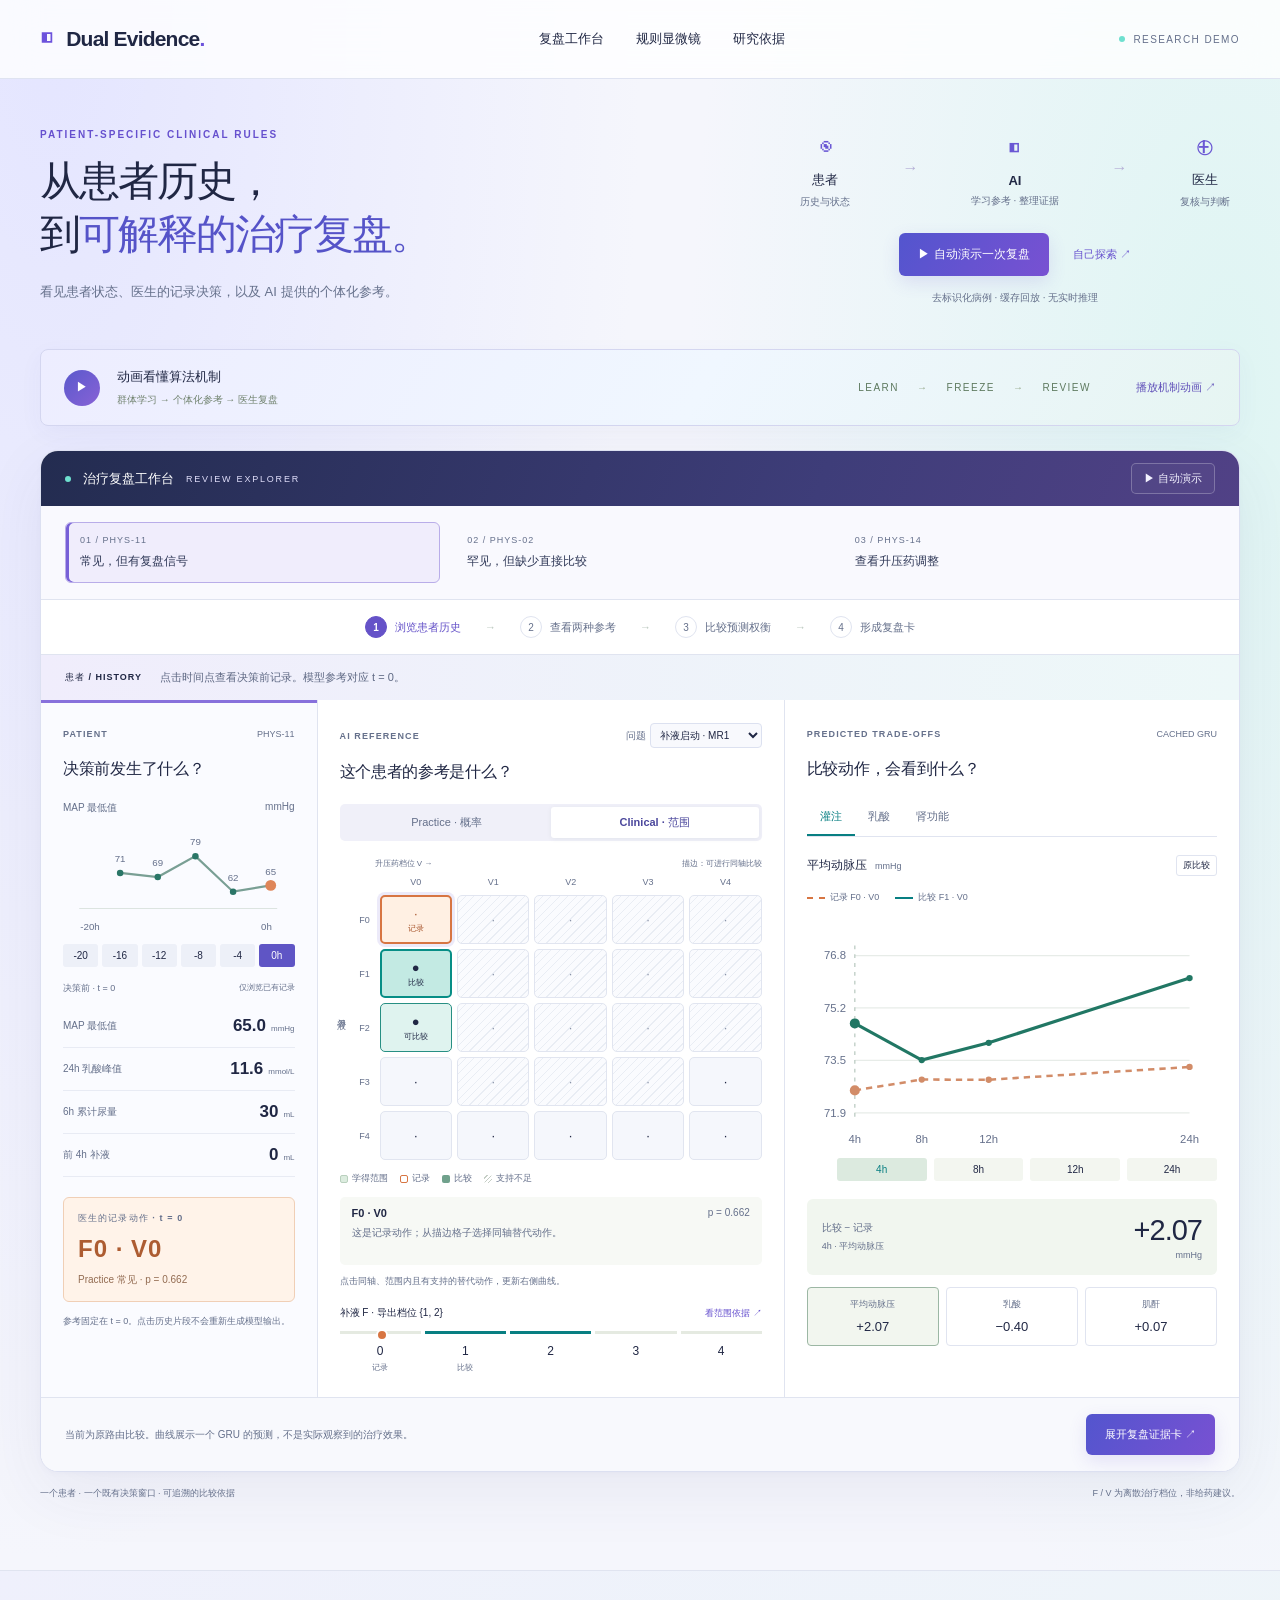
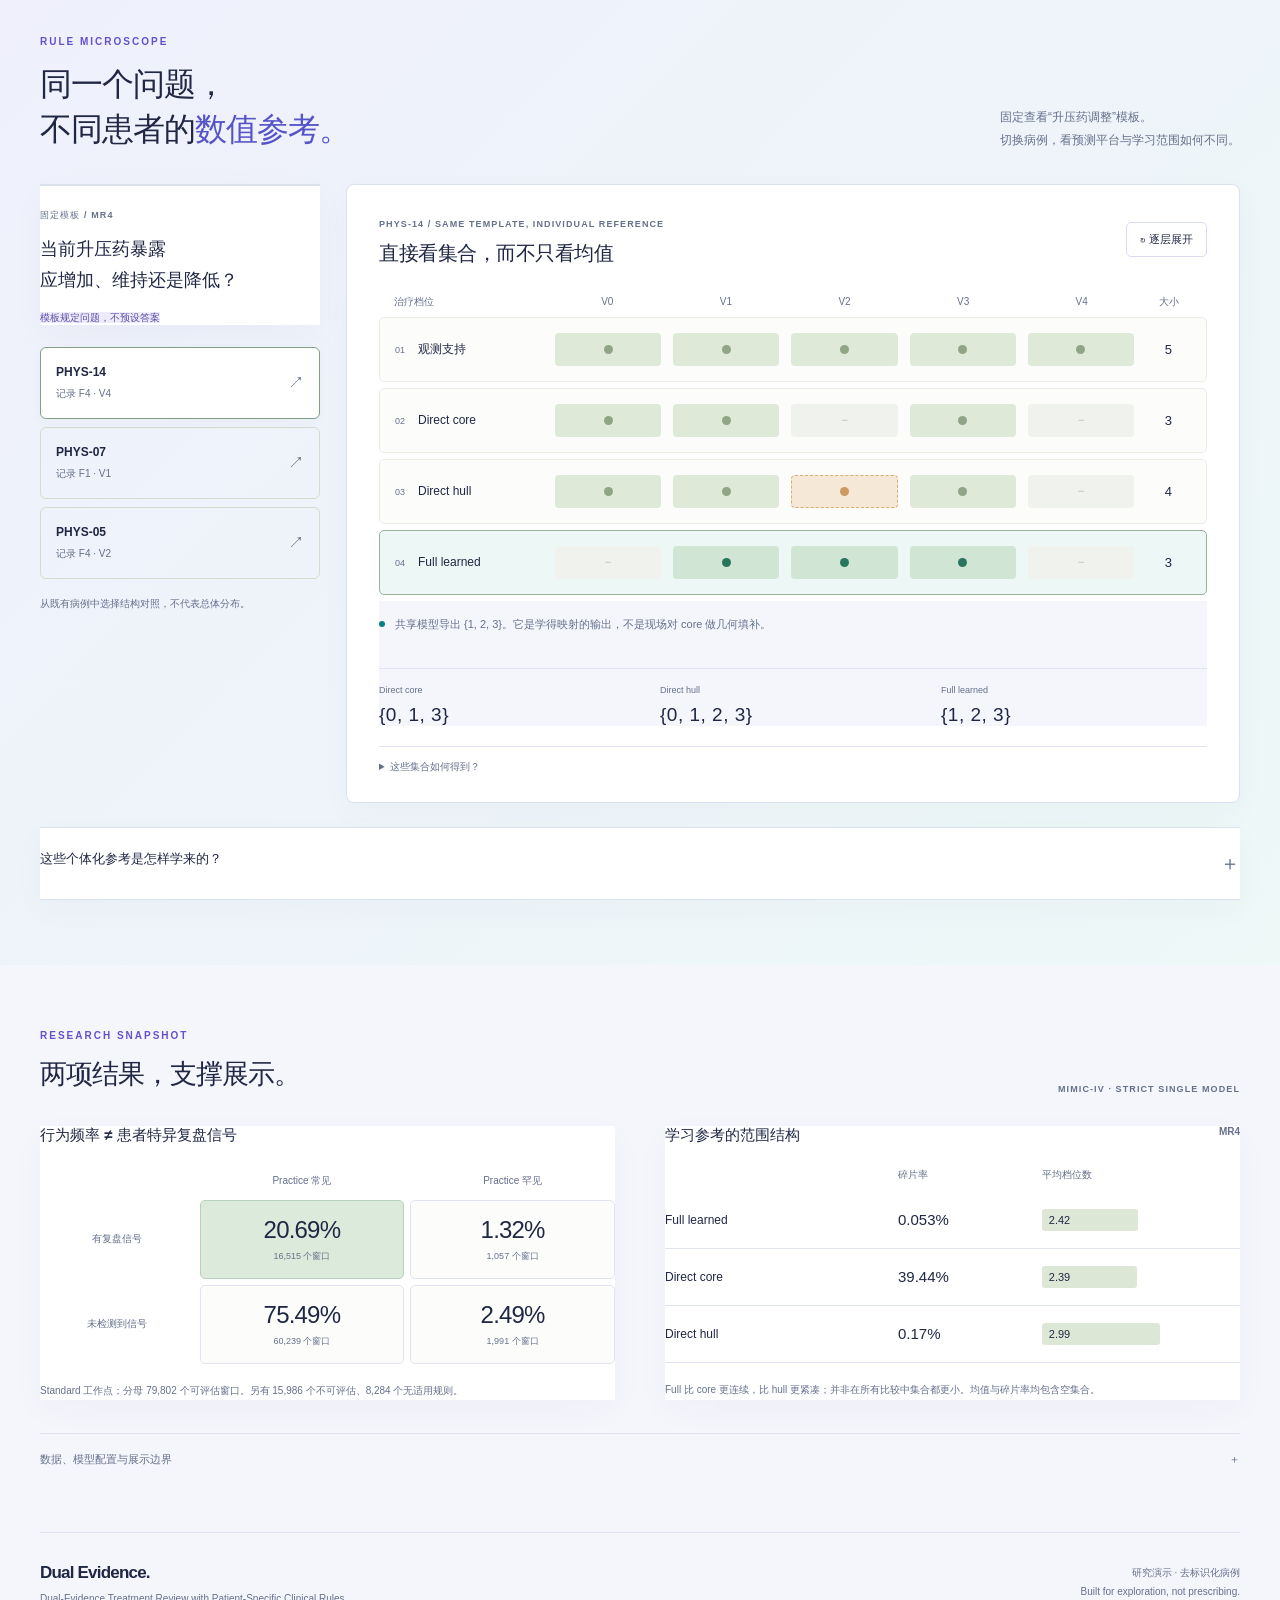
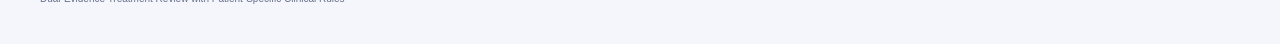
==== commit 7e6f217f: "Unify workbench and animation with indigo-violet visual theme" ====
--- a/index.html
+++ b/index.html
@@ -5,6 +5,7 @@
 <meta name="description" content="探索一个治疗决策：浏览患者历史、查看个体化规则、比较预测轨迹、追溯复盘证据。">
 <title>Dual Evidence — 可解释的治疗复盘</title>
 <link rel="stylesheet" href="workbench.css"><script defer src="data.js"></script><script defer src="workbench.js"></script>
+<link rel="stylesheet" href="premium-theme.css?v=20261121">
 </head>
 <body>
 <a href="#workbench" class="skip">跳至交互演示</a>
--- a/premium-theme.css
+++ b/premium-theme.css
@@ -0,0 +1,47 @@
+/* Shared visual layer. Data, layout and animation timing remain unchanged. */
+:root{--ink:#202744;--muted:#65708b;--green:#087f82;--line:#e0e4f0;--paper:#f5f6fc;--orange:#d77542;--soft:#edf7f7;--blue:#6754d9;--teal:#159b97;color:var(--ink);background:var(--paper)}
+body{background:radial-gradient(ellipse at 4% 0%,#e4e5ff 0%,transparent 34%),radial-gradient(ellipse at 96% 12%,#dff5f3 0%,transparent 31%),#f5f6fc;color:var(--ink)}
+.header,.mg-header{background:#ffffffc9;border-bottom:1px solid #dfe3f1;backdrop-filter:blur(18px)}
+.brand,.page-intro h1{color:#202744}.brand-icon,.brand span,.brand-dot{color:#6c52dc}
+.nav nav a:hover,.mg-header>a:last-child,.text-link{color:#6650ce}
+.eyebrow,.page-intro p{color:#6650ce;font-weight:700}.hero h1 span,.section-heading h2 span{color:#5553c8}
+.hero-sub,.page-intro>span{color:#65708b}.role-symbol{color:#6a57d4}.role-path>span{color:#b5b0d6}
+.primary,.controls .play{background:linear-gradient(120deg,#5355ce,#7851d2);color:#fff;border-color:transparent;box-shadow:0 6px 18px #6251cd24}
+.primary:hover,.controls .play:hover{background:linear-gradient(120deg,#4548b8,#6540c0);box-shadow:0 8px 22px #6251cd35}
+.secondary{border-color:#d9dced;background:#fff}.secondary:hover{background:#f0effc}
+.workbench,.film{border:1px solid #dce0f1;box-shadow:0 20px 65px #363b7412,0 2px 6px #363b7406;border-radius:18px}
+.wb-top,.film-top{background:linear-gradient(110deg,#232c50,#3e3d79 65%,#514186);color:#fff;border-bottom:0}
+.wb-top-sub,.film-top>span{color:#e1dffb}.film-top .schematic{color:#cccde6}.film-top button,.tour-play{color:#f3f2ff;border-color:#ffffff40;background:#ffffff08}
+.live-dot,.local i{background:#6ee0cf}.case-switch{background:#f9f9fe}.case-switch button[aria-pressed=true]{background:#f0edfc;border-color:#b9ade9;box-shadow:inset 3px 0 #7760d7}
+.case-switch button b{color:#303958}.stage-strip button[aria-pressed=true]{color:#6552c8}.stage-strip button[aria-pressed=true] i{background:#6552c8;border-color:#6552c8}
+.guide-bar{background:linear-gradient(90deg,#f0edfc,#edf8f8)}.guide-bar p{color:#5e6883}.focus-panel{box-shadow:inset 0 3px #8871dc}
+.patient-panel{background:#fafbff}.wb-grid>section{background:#fff}.history-values>div{border-color:#e8ebf4}
+.history-times button{background:#edf0f8}.history-times button[aria-pressed=true]{background:#5f55c5;color:#fff}
+.decision-box{background:#fff3e9;border-color:#f0cfb6}.decision-box strong{color:#ad5c31}.decision-box>span:last-child{color:#936c52}
+select{background:#f8f9fd;border-color:#dce1f0}.view-toggle{background:#f0f0f9}.view-toggle button[aria-pressed=true]{color:#4b479c;background:#fff}
+.action-cell{background:#f5f7fc;border-color:#e1e5f0}.action-cell.in-range{background:#dff3ef;border-color:#a9d9cf}.action-cell.can-compare{border-color:#278f83}
+.action-cell.prob-mode{background:rgba(112,89,205,var(--heat));color:#262544}.action-cell.unsupported{background:repeating-linear-gradient(135deg,#fafbfe,#fafbfe 5px,#e9edf4 5px,#e9edf4 6px);color:#8a94a9}
+.action-cell.documented{border-color:#d77542;background:#fff0e3;color:#a8562e}.action-cell.comparator{border-color:#078e86;background:#c3eae3}.action-cell.inspected{box-shadow:0 0 0 3px #7360ce22}
+.scope-display,.template-card,.research-grid>article,.learning{border-color:#dce1ef;background:#fff;box-shadow:0 10px 32px #30386108}
+.microscope-section{background:linear-gradient(135deg,#eff0fc,#edf8f7)}.micro-cases button[aria-pressed=true]{background:#eeebfb;border-color:#ad9fdf}
+.set-row[aria-pressed=true]{background:#edf7f5}.set-explanation,.scope-summary{background:#f5f6fc}.template-tag{background:#eeebfa;color:#5e4ea8}
+.packet{background:#f7f7fe;border-color:#dce1ef}.packet-heading,.wb-bottom{background:#f8f9fd}.toast{background:#292e50}.footer{border-color:#dfe3f0}
+.mechanism-link{background:linear-gradient(120deg,#ededff,#f0f7ff 55%,#e6f5f2);border-color:#d4d6f0;box-shadow:0 7px 24px #4b4f9d0b}.mechanism-play{background:linear-gradient(135deg,#5a59cc,#8862d6);color:#fff}.mechanism-open{color:#6050b9}
+/* Animation: the same brand palette, with stable semantic colors. */
+.stage,.stage.ms-stage{background:radial-gradient(ellipse at 45% 30%,#eeedff,transparent 70%),#fafbff}.ms-paper,.ib-paper{fill:#f5f6fd}
+.ms-title,.ib-title,.story-headline,.dp-context-title{fill:#293457}.ms-kicker,.ms-foot,.ib-small,.story-legend{fill:#69758d}
+.ms-label,.ib-label,.dp-explain,.dp-context-question{fill:#374669}.ms-sub,.dp-name,.dp-axis-label{fill:#62718a}
+.ms-page,.ms-output,.dp-card,.ib-record,.ib-file-page,.story-case-bg{fill:#fff;stroke:#d0d6eb}.ms-page.back{fill:#e9eaf8}
+.ms-summary-halo{fill:#eae5ff;stroke:#c1b2ef}.ms-fragment,.ms-practice-bar,.ib-bar,.bar.blue{fill:#8470d7}
+.ms-dose,.ib-treatment,.dp-dose-knob{fill:#dc9466}.ms-trace,.ms-direction,.ms-bracket{stroke:#239c94}
+.ms-level.supported{fill:#2aa799;stroke:#0e897f}.ms-band,.story-range,.ib-range{fill:#b1e5d6;stroke:#54b9a5}.ms-chip{fill:#eeedf9;stroke:#d4cbed}
+.ms-link{stroke:#c1b5e1}.ms-link-dot{fill:#8170cc}.ms-axis{stroke:#cad1e4}
+.dp-vessel{fill:#f0f4fc;stroke:#cbd6eb}.dp-water{fill:#65b9be}.dp-treatment-icon{stroke:#6585c6}.dp-human-body,.dp-patient{fill:#e6ebfa;stroke:#bcc9e7}
+.dp-sepsis-label{fill:#536485}.dp-level-box{fill:#edf0fa;stroke:#c8d1e8}.dp-level-number{fill:#344966}
+.ib-state-card,.ib-response-card{fill:#f5fafc;stroke:#b9d8df}.ib-choice{fill:#f1eefa;stroke:#c1b4e4}.ib-correct{fill:#fff1e5;stroke:#e0b797}
+.ib-active .ib-state-card{stroke:#28a393}.ib-reference-title,.story-bottom{fill:#3f527c}
+.caption-row{background:linear-gradient(90deg,#f6f4ff,#f7fbff);border-top:1px solid #e4e3f2}.caption-row p{color:#354363}
+.chapters button[aria-pressed=true],.chapters button[aria-current=true]{background:#eeebfc;color:#5e4bb8;border-color:#c7b9ee}
+.notes,.detail{background:#fff;border-color:#dce0ef}.detail::backdrop{background:#17213d70;backdrop-filter:blur(5px)}
+.story-controls button[aria-pressed=true]{color:#5c4caf;background:#fff}.progress-track input{accent-color:#7360d4}.narration-meta{color:#69708c}
+@media(prefers-reduced-motion:reduce){html{scroll-behavior:auto}}
